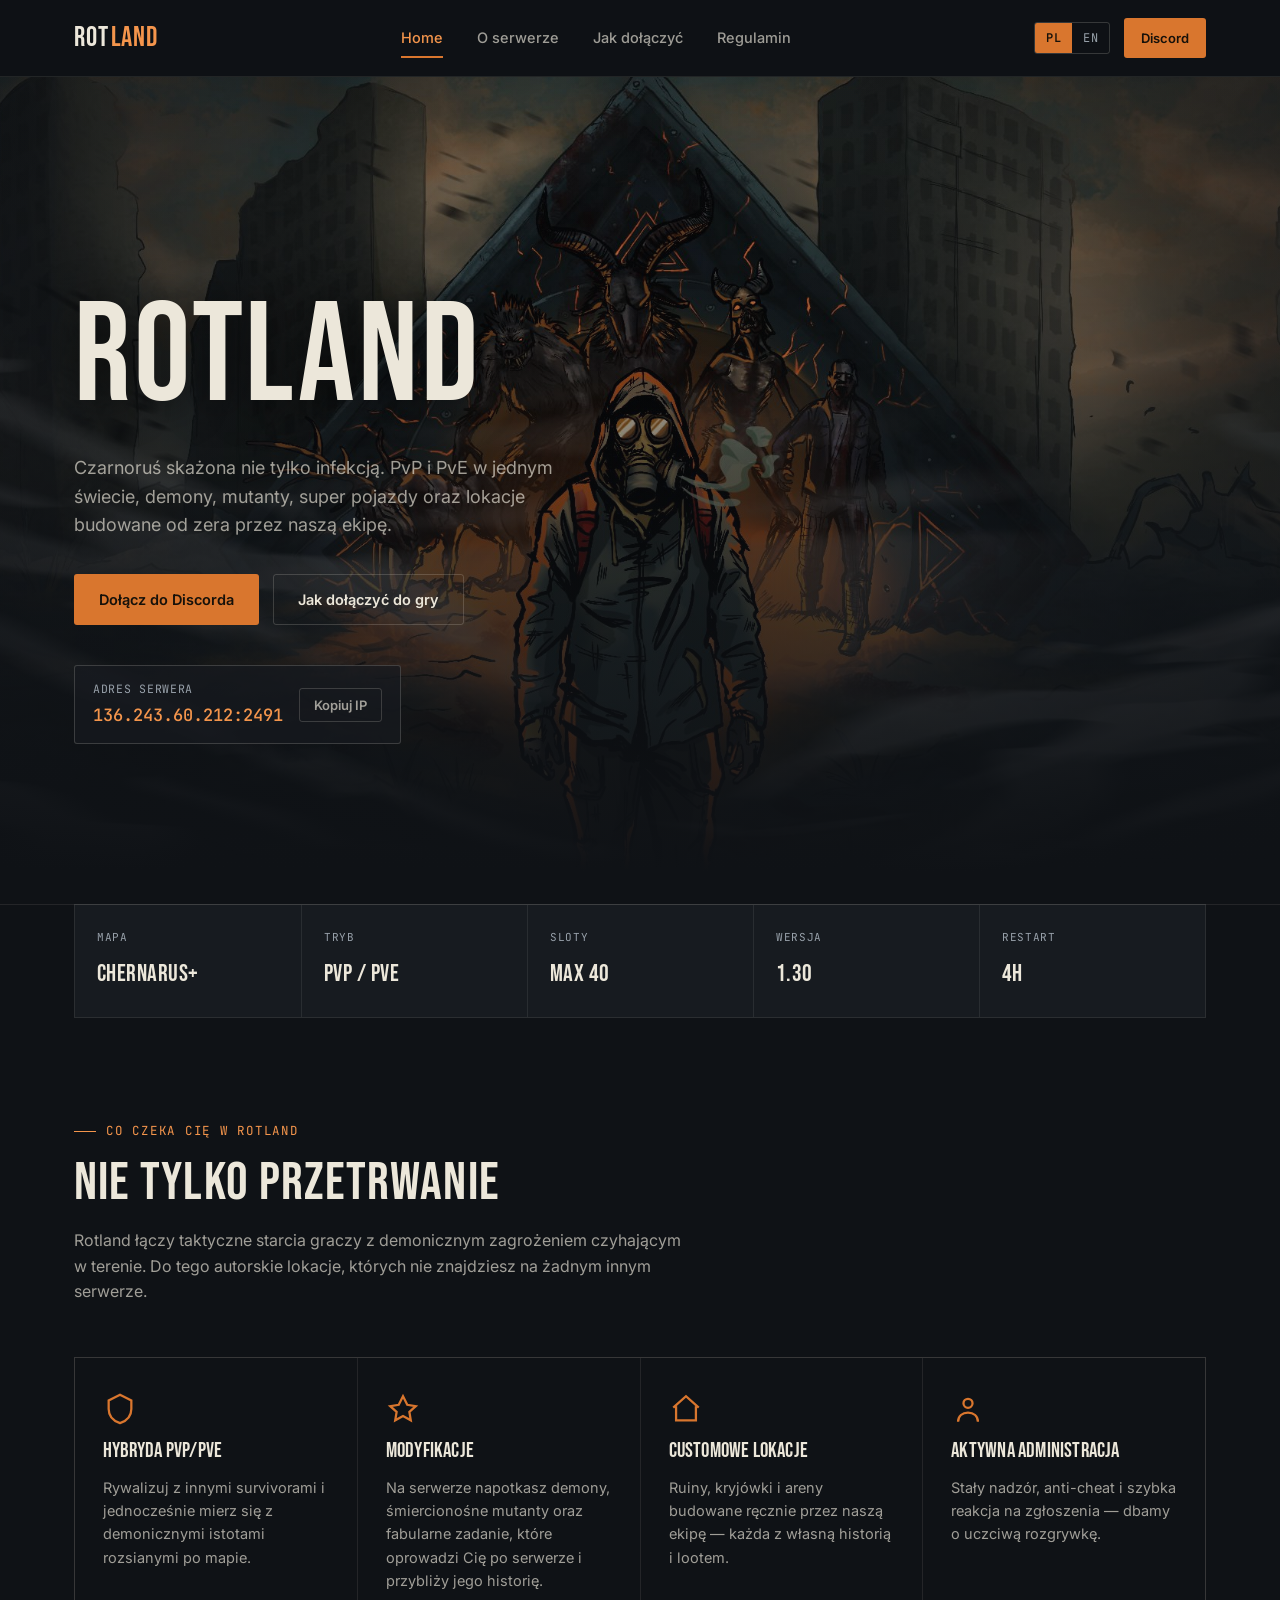
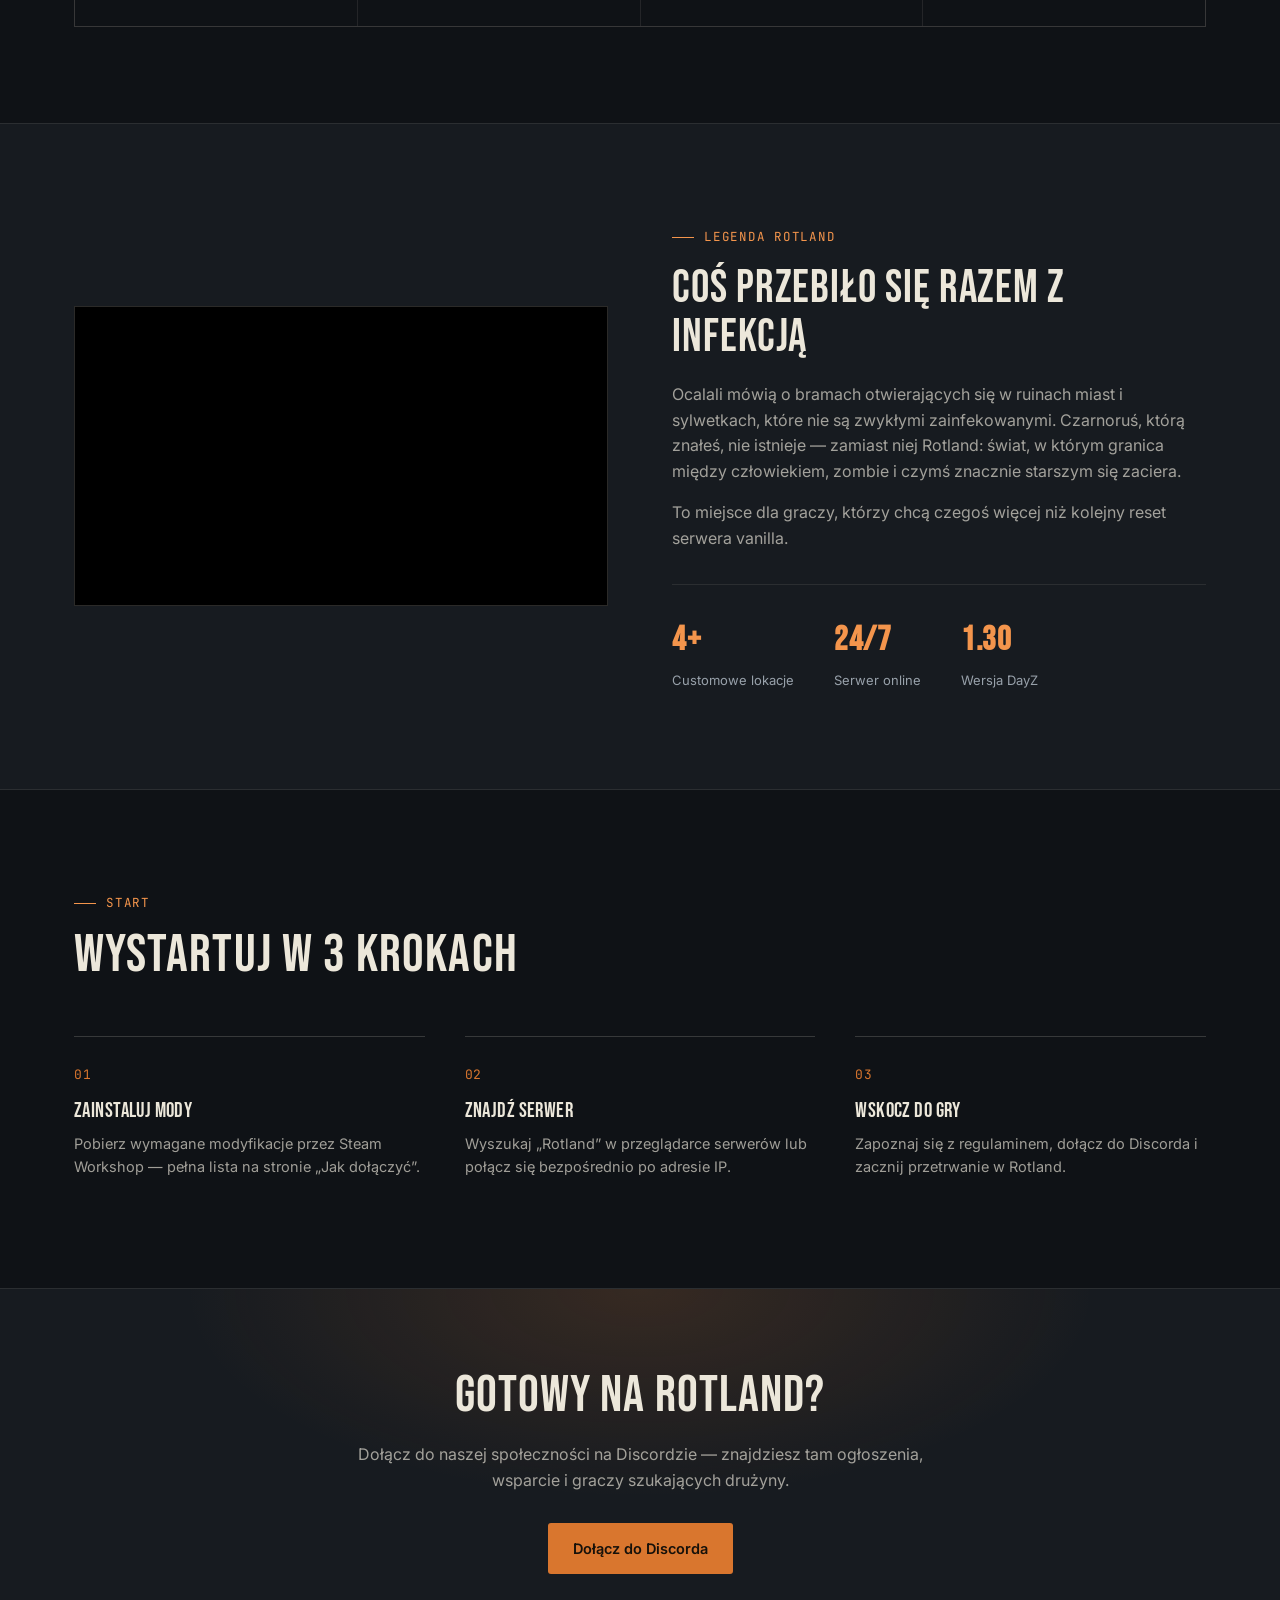
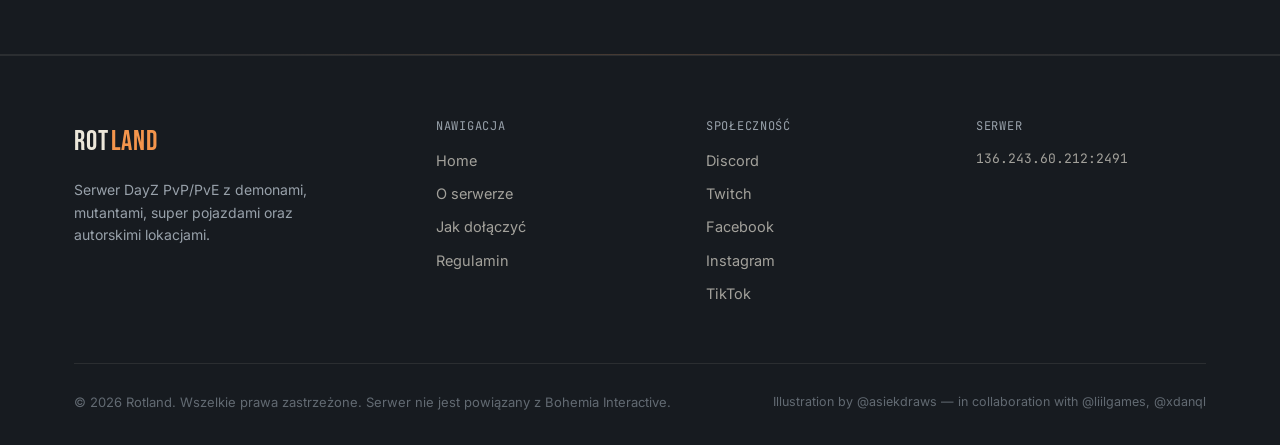
==== index.html @ 2f2bbfc3 "Update index.html" ====
<!DOCTYPE html>
<html lang="pl" data-title-pl="Rotland | Serwer DayZ PvP/PvE" data-title-en="Rotland | DayZ PvP/PvE Server">
<head>
<meta charset="UTF-8">
<meta name="viewport" content="width=device-width, initial-scale=1.0">
<title>Rotland | Serwer DayZ PvP/PvE</title>
<meta name="description" content="Rotland — serwer DayZ PvP/PvE z demonicznymi modyfikacjami i autorskimi, customowymi lokacjami. Dołącz do rozgrywki.">
<link rel="preconnect" href="https://fonts.googleapis.com">
<link rel="stylesheet" href="assets/css/style.css">
</head>
<body>

<header class="site-header">
  <div class="wrap">
    <a href="index.html" class="logo">ROT<span>LAND</span></a>

    <nav class="main-nav" id="main-nav">
      <a href="index.html" class="active" data-lang="pl">Home</a>
      <a href="index.html" class="active" data-lang="en" hidden>Home</a>
      <a href="o-serwerze.html" data-lang="pl">O serwerze</a>
      <a href="o-serwerze.html" data-lang="en" hidden>About</a>
      <a href="jak-dolaczyc.html" data-lang="pl">Jak dołączyć</a>
      <a href="jak-dolaczyc.html" data-lang="en" hidden>How to join</a>
      <a href="regulamin.html" data-lang="pl">Regulamin</a>
      <a href="regulamin.html" data-lang="en" hidden>Rules</a>

      <div class="lang-switch lang-switch-mobile">
        <button type="button" data-set-lang="pl">PL</button>
        <button type="button" data-set-lang="en">EN</button>
      </div>
    </nav>

    <div class="header-actions">
      <div class="lang-switch">
        <button type="button" data-set-lang="pl">PL</button>
        <button type="button" data-set-lang="en">EN</button>
      </div>
      <a href="https://discord.gg/9V34hJrTmx" class="btn btn-ember btn-sm" data-lang="pl">Discord</a>
      <a href="https://discord.gg/9V34hJrTmx" class="btn btn-ember btn-sm" data-lang="en" hidden>Discord</a>
      <button class="nav-toggle" aria-label="Menu" aria-expanded="false">
        <svg viewBox="0 0 24 24" fill="none" stroke="currentColor" stroke-width="2"><line x1="3" y1="6" x2="21" y2="6"/><line x1="3" y1="12" x2="21" y2="12"/><line x1="3" y1="18" x2="21" y2="18"/></svg>
      </button>
    </div>
  </div>
</header>

<main>

  <!-- HERO -->
  <section class="hero">
    <div class="hero-media">
      <img src="assets/img/hero-rotland.jpg" alt="Rotland — survivor przed demoniczną bramą w ruinach Czarnorusi" width="1920" height="1080">
    </div>
    <div class="hero-content wrap">
      <h1>ROTLAND</h1>
      <p class="lede" data-lang="pl">Czarnoruś skażona nie tylko infekcją. PvP i PvE w jednym świecie, demony, mutanty, super pojazdy oraz lokacje budowane od zera przez naszą ekipę.</p>
      <p class="lede" data-lang="en" hidden>Chernarus, corrupted by more than just the infection. PvP and PvE in one world, with demons, mutants, awesome vehicles, and custom locations built from scratch by our team.</p>

      <div class="hero-ctas">
        <a href="https://discord.gg/9V34hJrTmx" class="btn btn-ember" data-lang="pl">Dołącz do Discorda</a>
        <a href="https://discord.gg/9V34hJrTmx" class="btn btn-ember" data-lang="en" hidden>Join our Discord</a>
        <a href="jak-dolaczyc.html" class="btn btn-outline" data-lang="pl">Jak dołączyć do gry</a>
        <a href="jak-dolaczyc.html" class="btn btn-outline" data-lang="en" hidden>How to join</a>
      </div>

      <div class="ip-box">
        <div>
          <div class="ip-label" data-lang="pl">ADRES SERWERA</div>
          <div class="ip-label" data-lang="en" hidden>SERVER ADDRESS</div>
          <div class="ip-value">136.243.60.212:2491</div>
        </div>
        <button class="ip-copy" data-copy-ip="136.243.60.212:2491" data-copied-label="Skopiowano!" data-lang="pl">Kopiuj IP</button>
        <button class="ip-copy" data-copy-ip="136.243.60.212:2491" data-copied-label="Copied!" data-lang="en" hidden>Copy IP</button>
      </div>
    </div>
  </section>

  <!-- STAT STRIP -->
  <div class="wrap" style="margin-top:-1px;">
    <div class="stat-strip">
      <div class="cell">
        <div class="k" data-lang="pl">MAPA</div>
        <div class="k" data-lang="en" hidden>MAP</div>
        <div class="v">Chernarus+</div>
      </div>
      <div class="cell">
        <div class="k" data-lang="pl">TRYB</div>
        <div class="k" data-lang="en" hidden>MODE</div>
        <div class="v">PvP / PvE</div>
      </div>
      <div class="cell">
        <div class="k" data-lang="pl">SLOTY</div>
        <div class="k" data-lang="en" hidden>SLOTS</div>
        <div class="v">Max 40</div>
      </div>
      <div class="cell">
        <div class="k" data-lang="pl">WERSJA</div>
        <div class="k" data-lang="en" hidden>VERSION</div>
        <div class="v">1.30</div>
      </div>
      <div class="cell">
        <div class="k" data-lang="pl">RESTART</div>
        <div class="k" data-lang="en" hidden>RESTART</div>
        <div class="v">4h</div>
      </div>
    </div>
  </div>

  <!-- FEATURES -->
  <section>
    <div class="wrap">
      <div class="section-head">
        <span class="eyebrow" data-lang="pl">CO CZEKA CIĘ W ROTLAND</span>
        <span class="eyebrow" data-lang="en" hidden>WHAT AWAITS YOU IN ROTLAND</span>
        <h2 data-lang="pl">Nie tylko przetrwanie</h2>
        <h2 data-lang="en" hidden>More than survival</h2>
        <p data-lang="pl">Rotland łączy taktyczne starcia graczy z demonicznym zagrożeniem czyhającym w terenie. Do tego autorskie lokacje, których nie znajdziesz na żadnym innym serwerze.</p>
        <p data-lang="en" hidden>Rotland combines tactical player combat with demonic threats lurking across the map, plus original locations you won't find on any other server.</p>
      </div>
    </div>

    <div class="wrap">
      <div class="feature-grid">
        <div class="feature">
          <div class="glyph">
            <svg viewBox="0 0 24 24" fill="none" stroke="currentColor" stroke-width="1.6"><path d="M12 2l8 4v6c0 5-3.5 8.5-8 10-4.5-1.5-8-5-8-10V6l8-4z"/></svg>
          </div>
          <h3 data-lang="pl">Hybryda PvP/PvE</h3>
          <h3 data-lang="en" hidden>PvP/PvE hybrid</h3>
          <p data-lang="pl">Rywalizuj z innymi survivorami i jednocześnie mierz się z demonicznymi istotami rozsianymi po mapie.</p>
          <p data-lang="en" hidden>Fight other survivors while facing demonic creatures scattered across the map.</p>
        </div>
        <div class="feature">
          <div class="glyph">
            <svg viewBox="0 0 24 24" fill="none" stroke="currentColor" stroke-width="1.6"><path d="M12 3l3 6 6 1-4.5 4 1 6-5.5-3-5.5 3 1-6L3 10l6-1 3-6z"/></svg>
          </div>
          <h3 data-lang="pl">Modyfikacje</h3>
          <h3 data-lang="en" hidden>Modifications</h3>
          <p data-lang="pl">Na serwerze napotkasz demony, śmiercionośne mutanty oraz fabularne zadanie, które oprowadzi Cię po serwerze i przybliży jego historię.</p>
          <p data-lang="en" hidden>On the server, you will encounter demons, deadly mutants, and a story-driven quest that will guide you through the server and introduce you to its lore.</p>
        </div>
        <div class="feature">
          <div class="glyph">
            <svg viewBox="0 0 24 24" fill="none" stroke="currentColor" stroke-width="1.6"><path d="M3 11l9-8 9 8M5 10v10h14V10"/></svg>
          </div>
          <h3 data-lang="pl">Customowe lokacje</h3>
          <h3 data-lang="en" hidden>Custom locations</h3>
          <p data-lang="pl">Ruiny, kryjówki i areny budowane ręcznie przez naszą ekipę — każda z własną historią i lootem.</p>
          <p data-lang="en" hidden>Ruins, hideouts and arenas hand-built by our team — each with its own story and loot.</p>
        </div>
        <div class="feature">
          <div class="glyph">
            <svg viewBox="0 0 24 24" fill="none" stroke="currentColor" stroke-width="1.6"><circle cx="12" cy="8" r="3.2"/><path d="M5 21c0-4 3-6.5 7-6.5S19 17 19 21"/></svg>
          </div>
          <h3 data-lang="pl">Aktywna administracja</h3>
          <h3 data-lang="en" hidden>Active administration</h3>
          <p data-lang="pl">Stały nadzór, anti-cheat i szybka reakcja na zgłoszenia — dbamy o uczciwą rozgrywkę.</p>
          <p data-lang="en" hidden>Constant monitoring, anti-cheat and fast reports handling — we keep the game fair.</p>
        </div>
      </div>
    </div>
  </section>

  <!-- LORE SPLIT -->
  <section class="section-alt">
    <div class="wrap">
      <div class="split">
        <div class="split-media is-video">
          <!-- Podmień VIDEO_ID na ID swojego filmu z YouTube (fragment z adresu po "watch?v=" lub po "youtu.be/") -->
<iframe
  src="https://www.youtube-nocookie.com/embed/EXQPYxTwpNU"
  title="Rotland — zwiastun serwera"
  loading="lazy"
  referrerpolicy="strict-origin-when-cross-origin"
  allow="accelerometer; autoplay; clipboard-write; encrypted-media; gyroscope; picture-in-picture; web-share"
  allowfullscreen>
</iframe>
        </div>
        <div class="split-text">
          <span class="eyebrow" data-lang="pl">LEGENDA ROTLAND</span>
          <span class="eyebrow" data-lang="en" hidden>THE LEGEND OF ROTLAND</span>
          <h2 data-lang="pl">Coś przebiło się razem z infekcją</h2>
          <h2 data-lang="en" hidden>Something came through with the infection</h2>
          <p data-lang="pl">Ocalali mówią o bramach otwierających się w ruinach miast i sylwetkach, które nie są zwykłymi zainfekowanymi. Czarnoruś, którą znałeś, nie istnieje — zamiast niej Rotland: świat, w którym granica między człowiekiem, zombie i czymś znacznie starszym się zaciera.</p>
          <p data-lang="en" hidden>Survivors speak of gates opening in city ruins, and shapes that are not ordinary infected. The Chernarus you knew is gone — in its place, Rotland: a world where the line between human, infected and something far older has blurred.</p>
          <p data-lang="pl">To miejsce dla graczy, którzy chcą czegoś więcej niż kolejny reset serwera vanilla.</p>
          <p data-lang="en" hidden>This is a place for players who want more than another vanilla server wipe.</p>

          <div class="stat-row">
            <div class="stat">
              <b>4+</b>
              <span data-lang="pl">Customowe lokacje</span>
              <span data-lang="en" hidden>Custom locations</span>
            </div>
            <div class="stat">
              <b>24/7</b>
              <span data-lang="pl">Serwer online</span>
              <span data-lang="en" hidden>Server online</span>
            </div>
            <div class="stat">
              <b>1.30</b>
              <span data-lang="pl">Wersja DayZ</span>
              <span data-lang="en" hidden>DayZ version</span>
            </div>
          </div>
        </div>
      </div>
    </div>
  </section>

  <!-- JOIN PREVIEW -->
  <section>
    <div class="wrap">
      <div class="section-head">
        <span class="eyebrow" data-lang="pl">START</span>
        <span class="eyebrow" data-lang="en" hidden>GETTING STARTED</span>
        <h2 data-lang="pl">Wystartuj w 3 krokach</h2>
        <h2 data-lang="en" hidden>Get started in 3 steps</h2>
      </div>

      <div class="steps">
        <div class="step">
          <span class="num">01</span>
          <h3 data-lang="pl">Zainstaluj mody</h3>
          <h3 data-lang="en" hidden>Install the mods</h3>
          <p data-lang="pl">Pobierz wymagane modyfikacje przez Steam Workshop — pełna lista na stronie „Jak dołączyć”.</p>
          <p data-lang="en" hidden>Download the required mods via Steam Workshop — full list on the "How to join" page.</p>
        </div>
        <div class="step">
          <span class="num">02</span>
          <h3 data-lang="pl">Znajdź serwer</h3>
          <h3 data-lang="en" hidden>Find the server</h3>
          <p data-lang="pl">Wyszukaj „Rotland” w przeglądarce serwerów lub połącz się bezpośrednio po adresie IP.</p>
          <p data-lang="en" hidden>Search for "Rotland" in the server browser or connect directly using the IP address.</p>
        </div>
        <div class="step">
          <span class="num">03</span>
          <h3 data-lang="pl">Wskocz do gry</h3>
          <h3 data-lang="en" hidden>Jump into the game</h3>
          <p data-lang="pl">Zapoznaj się z regulaminem, dołącz do Discorda i zacznij przetrwanie w Rotland.</p>
          <p data-lang="en" hidden>Read the rules, join our Discord and start surviving in Rotland.</p>
        </div>
      </div>
    </div>
  </section>

  <!-- CTA -->
  <div class="cta-banner">
    <div class="wrap">
      <h2 data-lang="pl">Gotowy na Rotland?</h2>
      <h2 data-lang="en" hidden>Ready for Rotland?</h2>
      <p data-lang="pl">Dołącz do naszej społeczności na Discordzie — znajdziesz tam ogłoszenia, wsparcie i graczy szukających drużyny.</p>
      <p data-lang="en" hidden>Join our Discord community — announcements, support and players looking for a team.</p>
      <div class="hero-ctas">
        <a href="https://discord.gg/9V34hJrTmx" class="btn btn-ember" data-lang="pl">Dołącz do Discorda</a>
        <a href="https://discord.gg/9V34hJrTmx" class="btn btn-ember" data-lang="en" hidden>Join our Discord</a>
      </div>
    </div>
  </div>

</main>

<footer class="site-footer">
  <div class="wrap">
    <div class="footer-top">
      <div class="footer-brand">
        <a href="index.html" class="logo">ROT<span>LAND</span></a>
        <p data-lang="pl">Serwer DayZ PvP/PvE z demonami, mutantami, super pojazdami oraz autorskimi lokacjami.</p>
        <p data-lang="en" hidden>A DayZ PvP/PvE server featuring demons, mutants, awesome vehicles and custom locations created by our team.</p>
      </div>
      <div class="footer-col">
        <h4 data-lang="pl">NAWIGACJA</h4>
        <h4 data-lang="en" hidden>NAVIGATION</h4>
        <a href="index.html" data-lang="pl">Home</a>
        <a href="index.html" data-lang="en" hidden>Home</a>
        <a href="o-serwerze.html" data-lang="pl">O serwerze</a>
        <a href="o-serwerze.html" data-lang="en" hidden>About</a>
        <a href="jak-dolaczyc.html" data-lang="pl">Jak dołączyć</a>
        <a href="jak-dolaczyc.html" data-lang="en" hidden>How to join</a>
        <a href="regulamin.html" data-lang="pl">Regulamin</a>
        <a href="regulamin.html" data-lang="en" hidden>Rules</a>
      </div>
      <div class="footer-col">
        <h4 data-lang="pl">SPOŁECZNOŚĆ</h4>
        <h4 data-lang="en" hidden>COMMUNITY</h4>
        <a href="https://discord.gg/9V34hJrTmx">Discord</a>
        <a href="https://www.twitch.tv/liilgames">Twitch</a>
        <a href="https://www.facebook.com/profile.php?id=61590449618435">Facebook</a>
        <a href="https://www.instagram.com/liilgames/">Instagram</a>
        <a href="https://www.tiktok.com/@liilgames?lang=pl-PL">TikTok</a>
      </div>
      <div class="footer-col">
        <h4 data-lang="pl">SERWER</h4>
        <h4 data-lang="en" hidden>SERVER</h4>
        <p style="color:var(--bone-dim); font-family:var(--font-mono); font-size:13px;">136.243.60.212:2491</p>
      </div>
    </div>
    <div class="footer-bottom">
      <span data-lang="pl">© 2026 Rotland. Wszelkie prawa zastrzeżone. Serwer nie jest powiązany z Bohemia Interactive.</span>
      <span data-lang="en" hidden>© 2026 Rotland. All rights reserved. Not affiliated with Bohemia Interactive.</span>
      <span class="credit-line">Illustration by @asiekdraws — in collaboration with @liilgames, @xdanql</span>
    </div>
  </div>
</footer>

<script src="assets/js/main.js"></script>
</body>
</html>
---- assets/css/style.css ----
/* ==========================================================================
   ROTLAND — DayZ Server Site
   Tokeny, reset, typografia, komponenty, layout
   ========================================================================== */

@import url('https://fonts.googleapis.com/css2?family=Bebas+Neue&family=Inter:wght@400;500;600;700&family=JetBrains+Mono:wght@400;500;600&display=swap');

:root {
  /* Kolor — wyciągnięte z baneru Rotland (grafit nocy, żar demonicznych pęknięć, mgła) */
  --void:        #0f1216;
  --panel:       #171b20;
  --panel-2:     #1e242b;
  --line:        rgba(236, 231, 219, 0.09);
  --line-strong: rgba(236, 231, 219, 0.18);

  --ember:        #d9762e;
  --ember-bright: #f4954c;
  --ember-dim:    #8a4b23;
  --blood:        #7a2b23;
  --blood-bright: #a83b2c;

  --fog:      #98a1aa;
  --fog-dim:  #626a72;
  --bone:     #ece7da;
  --bone-dim: rgba(236, 231, 218, 0.66);

  --font-display: 'Bebas Neue', 'Arial Narrow', sans-serif;
  --font-body:    'Inter', system-ui, -apple-system, sans-serif;
  --font-mono:    'JetBrains Mono', 'Courier New', monospace;

  --radius: 3px;
  --container: 1180px;
}

* { box-sizing: border-box; }
html { scroll-behavior: smooth; }

@media (prefers-reduced-motion: reduce) {
  html { scroll-behavior: auto; }
  * { animation-duration: 0.001ms !important; animation-iteration-count: 1 !important; transition-duration: 0.001ms !important; }
}

body {
  margin: 0;
  background: var(--void);
  color: var(--bone);
  font-family: var(--font-body);
  font-size: 16px;
  line-height: 1.6;
  -webkit-font-smoothing: antialiased;
}

img { max-width: 100%; display: block; }

a { color: inherit; text-decoration: none; }

[hidden] { display: none !important; }

::selection { background: var(--ember-dim); color: var(--bone); }

:focus-visible {
  outline: 2px solid var(--ember-bright);
  outline-offset: 2px;
}

.wrap {
  max-width: var(--container);
  margin: 0 auto;
  padding: 0 24px;
}

h1, h2, h3, h4 {
  font-family: var(--font-display);
  font-weight: 400;
  letter-spacing: 0.02em;
  line-height: 1.05;
  margin: 0;
  color: var(--bone);
}

p { margin: 0 0 1em; max-width: 62ch; }
p:last-child { margin-bottom: 0; }

.eyebrow {
  display: inline-flex;
  align-items: center;
  gap: 10px;
  font-family: var(--font-mono);
  font-size: 12.5px;
  letter-spacing: 0.06em;
  color: var(--ember-bright);
}
.eyebrow::before {
  content: "";
  width: 22px;
  height: 1px;
  background: var(--ember-bright);
  display: inline-block;
}

/* ---------- Buttons ---------- */
.btn {
  display: inline-flex;
  align-items: center;
  gap: 8px;
  padding: 13px 24px;
  font-family: var(--font-body);
  font-weight: 600;
  font-size: 14.5px;
  border-radius: var(--radius);
  border: 1px solid transparent;
  cursor: pointer;
  transition: transform 0.15s ease, background 0.15s ease, border-color 0.15s ease;
  white-space: nowrap;
}
.btn:hover { transform: translateY(-1px); }
.btn-ember {
  background: var(--ember);
  color: #16110a;
}
.btn-ember:hover { background: var(--ember-bright); }
.btn-outline {
  background: transparent;
  border-color: var(--line-strong);
  color: var(--bone);
}
.btn-outline:hover { border-color: var(--ember); color: var(--ember-bright); }
.btn-sm { padding: 9px 16px; font-size: 13px; }

/* ---------- Header / Nav ---------- */
.site-header {
  position: sticky;
  top: 0;
  z-index: 100;
  background: rgba(15, 18, 22, 0.96);
  border-bottom: 1px solid var(--line);
}

@media (min-width: 721px) {
  .site-header {
    background: rgba(15, 18, 22, 0.86);
    backdrop-filter: blur(10px);
  }
}
.site-header .wrap {
  display: flex;
  align-items: center;
  justify-content: space-between;
  height: 76px;
}
.logo {
  font-family: var(--font-display);
  font-size: 28px;
  letter-spacing: 0.03em;
  display: flex;
  align-items: baseline;
  gap: 2px;
}
.logo span { color: var(--ember-bright); }

.main-nav {
  display: flex;
  align-items: center;
  gap: 34px;
}
.main-nav a {
  font-size: 14.5px;
  font-weight: 500;
  color: var(--bone-dim);
  position: relative;
  padding: 4px 0;
  transition: color 0.15s ease;
}
.main-nav a:hover { color: var(--bone); }
.main-nav a.active { color: var(--ember-bright); }
.main-nav a.active::after {
  content: "";
  position: absolute;
  left: 0; right: 0; bottom: -4px;
  height: 2px;
  background: var(--ember);
}

.header-actions {
  display: flex;
  align-items: center;
  gap: 14px;
}

.lang-switch {
  display: flex;
  border: 1px solid var(--line-strong);
  border-radius: var(--radius);
  overflow: hidden;
  font-family: var(--font-mono);
  font-size: 12px;
}
.lang-switch button {
  background: transparent;
  border: none;
  color: var(--fog);
  padding: 7px 11px;
  cursor: pointer;
  font-family: inherit;
  font-size: inherit;
  letter-spacing: 0.04em;
}
.lang-switch button.is-active {
  background: var(--ember);
  color: #16110a;
  font-weight: 600;
}

.nav-toggle {
  display: none;
  background: none;
  border: none;
  color: var(--bone);
  cursor: pointer;
  padding: 8px;
}
.nav-toggle svg { width: 24px; height: 24px; }

.lang-switch-mobile { display: none; }

/* ---------- Hero ---------- */
.hero {
  position: relative;
  min-height: 92vh;
  display: flex;
  align-items: flex-end;
  overflow: hidden;
  border-bottom: 1px solid var(--line);
}
.hero-media {
  position: absolute;
  inset: 0;
  z-index: 0;
}
.hero-media img {
  width: 100%;
  height: 100%;
  object-fit: cover;
  object-position: 50% 30%;
}
.hero-media::after {
  content: "";
  position: absolute;
  inset: 0;
  background:
    linear-gradient(180deg, rgba(15,18,22,0.15) 0%, rgba(15,18,22,0.35) 45%, var(--void) 96%),
    linear-gradient(90deg, rgba(15,18,22,0.55) 0%, rgba(15,18,22,0.05) 40%, rgba(15,18,22,0.05) 60%, rgba(15,18,22,0.55) 100%);
}
.hero-content {
  position: relative;
  z-index: 1;
  width: 100%;
  padding-bottom: 64px;
}
.hero-tag {
  font-family: var(--font-mono);
  font-size: 13px;
  letter-spacing: 0.08em;
  color: var(--ember-bright);
  margin-bottom: 18px;
  display: flex;
  align-items: center;
  gap: 10px;
}
.hero-tag .dot {
  width: 7px; height: 7px;
  border-radius: 50%;
  background: #4fae63;
  box-shadow: 0 0 8px #4fae63;
  transition: background 0.2s ease, box-shadow 0.2s ease;
}
.hero-tag .dot.is-offline {
  background: var(--blood-bright);
  box-shadow: 0 0 8px var(--blood-bright);
}
.hero-tag .dot.is-unknown {
  background: var(--fog-dim);
  box-shadow: none;
}
.hero h1 {
  font-size: clamp(64px, 11vw, 148px);
  color: var(--bone);
  text-shadow: 0 4px 40px rgba(0,0,0,0.6);
}
.hero .lede {
  max-width: 46ch;
  font-size: 18px;
  color: var(--bone-dim);
  margin: 22px 0 34px;
}
.hero-ctas {
  display: flex;
  flex-wrap: wrap;
  gap: 14px;
  margin-bottom: 40px;
}

.ip-box {
  display: inline-flex;
  align-items: center;
  gap: 16px;
  border: 1px solid var(--line-strong);
  background: rgba(23, 27, 32, 0.7);
  border-radius: var(--radius);
  padding: 14px 18px;
}
.ip-box .ip-label {
  font-family: var(--font-mono);
  font-size: 11.5px;
  color: var(--fog);
  letter-spacing: 0.06em;
  margin-bottom: 3px;
}
.ip-box .ip-value {
  font-family: var(--font-mono);
  font-size: 17px;
  color: var(--ember-bright);
  font-weight: 500;
}
.ip-copy {
  background: transparent;
  border: 1px solid var(--line-strong);
  color: var(--bone-dim);
  padding: 8px 14px;
  border-radius: var(--radius);
  cursor: pointer;
  font-family: var(--font-body);
  font-size: 13px;
  font-weight: 600;
  transition: border-color 0.15s ease, color 0.15s ease;
}
.ip-copy:hover { border-color: var(--ember); color: var(--ember-bright); }
.ip-copy.copied { border-color: #4fae63; color: #4fae63; }

/* ---------- Page hero (subpages) ---------- */
.page-hero {
  position: relative;
  padding: 168px 0 64px;
  border-bottom: 1px solid var(--line);
  background:
    radial-gradient(ellipse 900px 500px at 15% -10%, rgba(217,118,46,0.14), transparent 60%),
    var(--void);
  overflow: hidden;
}
.page-hero::before {
  content: "";
  position: absolute;
  top: -30%; right: -10%;
  width: 640px; height: 640px;
  background: radial-gradient(circle, rgba(122,43,35,0.28), transparent 70%);
  pointer-events: none;
}
.page-hero h1 {
  font-size: clamp(48px, 7vw, 84px);
  position: relative;
}
.page-hero .lede {
  max-width: 58ch;
  color: var(--bone-dim);
  font-size: 17px;
  margin-top: 16px;
  position: relative;
}

/* ---------- Sections ---------- */
section { padding: 96px 0; }
.section-head {
  max-width: 640px;
  margin-bottom: 52px;
}
.section-head h2 {
  font-size: clamp(36px, 5vw, 54px);
  margin-top: 14px;
}
.section-head p {
  color: var(--bone-dim);
  margin-top: 16px;
  font-size: 16px;
}

.section-alt { background: var(--panel); border-top: 1px solid var(--line); border-bottom: 1px solid var(--line); }

/* ---------- Feature grid ---------- */
.feature-grid {
  display: grid;
  grid-template-columns: repeat(4, 1fr);
  gap: 1px;
  background: var(--line);
  border: 1px solid var(--line);
}
.feature {
  background: var(--void);
  padding: 34px 28px;
  display: flex;
  flex-direction: column;
  gap: 14px;
}
.feature .glyph {
  width: 34px; height: 34px;
  color: var(--ember);
}
.feature .glyph svg { width: 100%; height: 100%; }
.feature h3 { font-size: 21px; letter-spacing: 0.01em; }
.feature p { color: var(--bone-dim); font-size: 14.5px; margin: 0; }

/* ---------- Lore split ---------- */
.split {
  display: grid;
  grid-template-columns: 1fr 1fr;
  gap: 64px;
  align-items: center;
}
.split-media {
  position: relative;
  border: 1px solid var(--line-strong);
  aspect-ratio: 4/3;
  overflow: hidden;
  background: var(--panel-2);
}
.split-media img { width: 100%; height: 100%; object-fit: cover; }
.split-media:not(.is-video)::after {
  content: "";
  position: absolute; inset: 0;
  background: linear-gradient(160deg, rgba(122,43,35,0.25), transparent 60%);
  mix-blend-mode: multiply;
}
.split-media.is-video {
  aspect-ratio: 16/9;
  background: #000;
}
.split-media.is-video iframe {
  position: absolute;
  inset: 0;
  width: 100%;
  height: 100%;
  border: 0;
  display: block;
}
.split-text .eyebrow { margin-bottom: 18px; }
.split-text h2 { font-size: clamp(32px, 4.5vw, 46px); margin-bottom: 20px; }
.split-text p { color: var(--bone-dim); }
.split-text .stat-row {
  display: flex;
  gap: 40px;
  margin-top: 32px;
  padding-top: 28px;
  border-top: 1px solid var(--line);
}
.stat-row .stat b {
  display: block;
  font-family: var(--font-display);
  font-size: 34px;
  color: var(--ember-bright);
  letter-spacing: 0.02em;
}
.stat-row .stat span {
  font-size: 13px;
  color: var(--fog);
}

/* ---------- Steps ---------- */
.steps {
  display: grid;
  grid-template-columns: repeat(3, 1fr);
  gap: 40px;
}
.step {
  position: relative;
  padding-top: 28px;
  border-top: 1px solid var(--line-strong);
}
.step .num {
  font-family: var(--font-mono);
  font-size: 13px;
  color: var(--ember);
  letter-spacing: 0.05em;
  margin-bottom: 14px;
  display: block;
}
.step h3 { font-size: 21px; margin-bottom: 10px; }
.step p { color: var(--bone-dim); font-size: 14.5px; }

/* ---------- Info stat strip ---------- */
.stat-strip {
  display: grid;
  grid-template-columns: repeat(5, 1fr);
  border: 1px solid var(--line);
  background: var(--panel);
}
.stat-strip .cell {
  padding: 24px 22px;
  border-left: 1px solid var(--line);
}
.stat-strip .cell:first-child { border-left: none; }
.stat-strip .cell .k {
  font-family: var(--font-mono);
  font-size: 11px;
  color: var(--fog);
  letter-spacing: 0.06em;
  margin-bottom: 8px;
}
.stat-strip .cell .v {
  font-family: var(--font-display);
  font-size: 24px;
  color: var(--bone);
  letter-spacing: 0.02em;
}

/* ---------- CTA banner ---------- */
.cta-banner {
  position: relative;
  padding: 80px 0;
  text-align: center;
  background:
    radial-gradient(ellipse 700px 320px at 50% 0%, rgba(217,118,46,0.16), transparent 65%),
    var(--panel);
  border-top: 1px solid var(--line);
  border-bottom: 1px solid var(--line);
}
.cta-banner h2 { font-size: clamp(34px, 5vw, 52px); margin-bottom: 18px; }
.cta-banner p { color: var(--bone-dim); margin: 0 auto 30px; }
.cta-banner .hero-ctas { justify-content: center; margin-bottom: 0; }

/* ---------- Content blocks (rules / about / join pages) ---------- */
.content-block { max-width: 780px; }
.content-block + .content-block { margin-top: 64px; }
.content-block h2 {
  font-size: 30px;
  margin-bottom: 18px;
  padding-bottom: 16px;
  border-bottom: 1px solid var(--line-strong);
}
.content-block h3 {
  font-family: var(--font-body);
  font-size: 17px;
  font-weight: 700;
  color: var(--ember-bright);
  margin: 28px 0 10px;
}
.content-block p { color: var(--bone-dim); }
.content-block ul, .content-block ol {
  color: var(--bone-dim);
  padding-left: 22px;
  margin: 0 0 1em;
}
.content-block li { margin-bottom: 8px; }
.content-block li::marker { color: var(--ember); }

.rules-toc {
  display: flex;
  flex-wrap: wrap;
  gap: 10px;
  margin-bottom: 8px;
}
.rules-toc a {
  font-family: var(--font-mono);
  font-size: 12.5px;
  padding: 8px 14px;
  border: 1px solid var(--line-strong);
  border-radius: var(--radius);
  color: var(--bone-dim);
}
.rules-toc a:hover { border-color: var(--ember); color: var(--ember-bright); }

.notice {
  border-left: 3px solid var(--ember);
  background: var(--panel);
  padding: 18px 22px;
  font-size: 14.5px;
  color: var(--bone-dim);
  margin: 28px 0;
}
.notice b { color: var(--bone); }

.notice-edit {
  border-left: 3px solid var(--blood-bright);
  background: rgba(122,43,35,0.12);
  padding: 16px 20px;
  font-family: var(--font-mono);
  font-size: 12.5px;
  color: var(--bone-dim);
  margin: 24px 0;
  border-radius: 0 var(--radius) var(--radius) 0;
}

/* ---------- Sidebar layout (rules page) ---------- */
.with-sidebar {
  display: grid;
  grid-template-columns: 220px 1fr;
  gap: 64px;
  align-items: start;
}
.side-nav {
  position: sticky;
  top: 110px;
  display: flex;
  flex-direction: column;
  gap: 2px;
  border-left: 1px solid var(--line-strong);
  padding-left: 18px;
}
.side-nav a {
  font-size: 14px;
  color: var(--fog);
  padding: 7px 0;
}
.side-nav a:hover, .side-nav a.active { color: var(--ember-bright); }

/* ---------- Shop ---------- */
.shop-grid {
  display: grid;
  grid-template-columns: repeat(3, 1fr);
  gap: 24px;
}
.tier-card {
  border: 1px solid var(--line-strong);
  background: var(--panel);
  padding: 32px 28px;
  display: flex;
  flex-direction: column;
  gap: 16px;
  position: relative;
}
.tier-card.is-featured {
  border-color: var(--ember);
  background: linear-gradient(160deg, rgba(217,118,46,0.1), var(--panel) 55%);
}
.tier-card .badge {
  position: absolute;
  top: -12px; left: 28px;
  background: var(--ember);
  color: #16110a;
  font-family: var(--font-mono);
  font-size: 11px;
  font-weight: 600;
  padding: 4px 10px;
  letter-spacing: 0.05em;
}
.tier-card .tier-name {
  font-family: var(--font-display);
  font-size: 30px;
  letter-spacing: 0.02em;
}
.tier-card .tier-price {
  font-family: var(--font-mono);
  font-size: 22px;
  color: var(--ember-bright);
}
.tier-card .tier-price span {
  font-size: 13px;
  color: var(--fog);
}
.tier-card ul {
  list-style: none;
  padding: 0;
  margin: 0;
  display: flex;
  flex-direction: column;
  gap: 10px;
  font-size: 14px;
  color: var(--bone-dim);
  flex: 1;
}
.tier-card li {
  display: flex;
  align-items: flex-start;
  gap: 10px;
}
.tier-card li::before {
  content: "";
  width: 5px; height: 5px;
  margin-top: 7px;
  background: var(--ember);
  flex-shrink: 0;
}

.shop-note {
  margin-top: 40px;
  text-align: center;
  color: var(--fog);
  font-size: 14px;
}

/* ---------- Footer ---------- */
.site-footer {
  border-top: 1px solid var(--line);
  padding: 64px 0 32px;
  background: var(--panel);
}
.footer-top {
  display: grid;
  grid-template-columns: 1.4fr 1fr 1fr 1fr;
  gap: 40px;
  padding-bottom: 48px;
}
.footer-brand .logo { margin-bottom: 14px; }
.footer-brand p { color: var(--fog); font-size: 14px; max-width: 32ch; }
.footer-col h4 {
  font-family: var(--font-mono);
  font-size: 12px;
  letter-spacing: 0.06em;
  color: var(--fog);
  margin-bottom: 16px;
  font-weight: 400;
}
.footer-col a, .footer-col p {
  display: block;
  color: var(--bone-dim);
  font-size: 14.5px;
  margin-bottom: 10px;
}
.footer-col a:hover { color: var(--ember-bright); }
.footer-bottom {
  display: flex;
  justify-content: space-between;
  align-items: center;
  padding-top: 28px;
  border-top: 1px solid var(--line);
  font-size: 13px;
  color: var(--fog-dim);
  flex-wrap: wrap;
  gap: 12px;
}
.credit-line { font-size: 12.5px; color: var(--fog-dim); }
.credit-line a { color: var(--fog); text-decoration: underline; text-underline-offset: 3px; }

/* ---------- Responsive ---------- */
@media (max-width: 980px) {
  .feature-grid { grid-template-columns: repeat(2, 1fr); }
  .split { grid-template-columns: 1fr; gap: 40px; }
  .steps { grid-template-columns: 1fr; gap: 32px; }
  .stat-strip { grid-template-columns: repeat(2, 1fr); }
  .stat-strip .cell:nth-child(2n+1) { border-left: none; }
  .shop-grid { grid-template-columns: 1fr; max-width: 420px; margin: 0 auto; }
  .with-sidebar { grid-template-columns: 1fr; }
  .side-nav { position: static; border-left: none; padding-left: 0; flex-direction: row; flex-wrap: wrap; border-top: 1px solid var(--line-strong); padding-top: 16px; }
  .footer-top { grid-template-columns: 1fr 1fr; }
}

@media (max-width: 720px) {
  .main-nav { position: fixed; top: 76px; left: 0; right: 0; bottom: 0; background: var(--void); flex-direction: column; align-items: flex-start; gap: 0; padding: 12px 24px; transform: translateX(100%); transition: transform 0.25s ease; overflow-y: auto; }
  .main-nav.is-open { transform: translateX(0); }
  .main-nav a { width: 100%; padding: 16px 0; border-bottom: 1px solid var(--line); font-size: 16px; }
  .nav-toggle { display: block; }
  .header-actions .lang-switch { display: none; }
  .main-nav .lang-switch-mobile { display: flex; margin-top: 16px; }
  .hero { min-height: 100vh; }
  .hero-ctas { flex-direction: column; align-items: stretch; }
  .hero-ctas .btn { justify-content: center; }
  .ip-box { flex-direction: column; align-items: flex-start; gap: 10px; }
  section { padding: 64px 0; }
  .feature-grid { grid-template-columns: 1fr; }
  .stat-strip { grid-template-columns: 1fr; }
  .stat-strip .cell { border-left: none !important; border-top: 1px solid var(--line); }
  .stat-strip .cell:first-child { border-top: none; }
  .footer-top { grid-template-columns: 1fr; gap: 28px; }
  .footer-bottom { flex-direction: column; align-items: flex-start; }
  .page-hero { padding-top: 128px; }
}
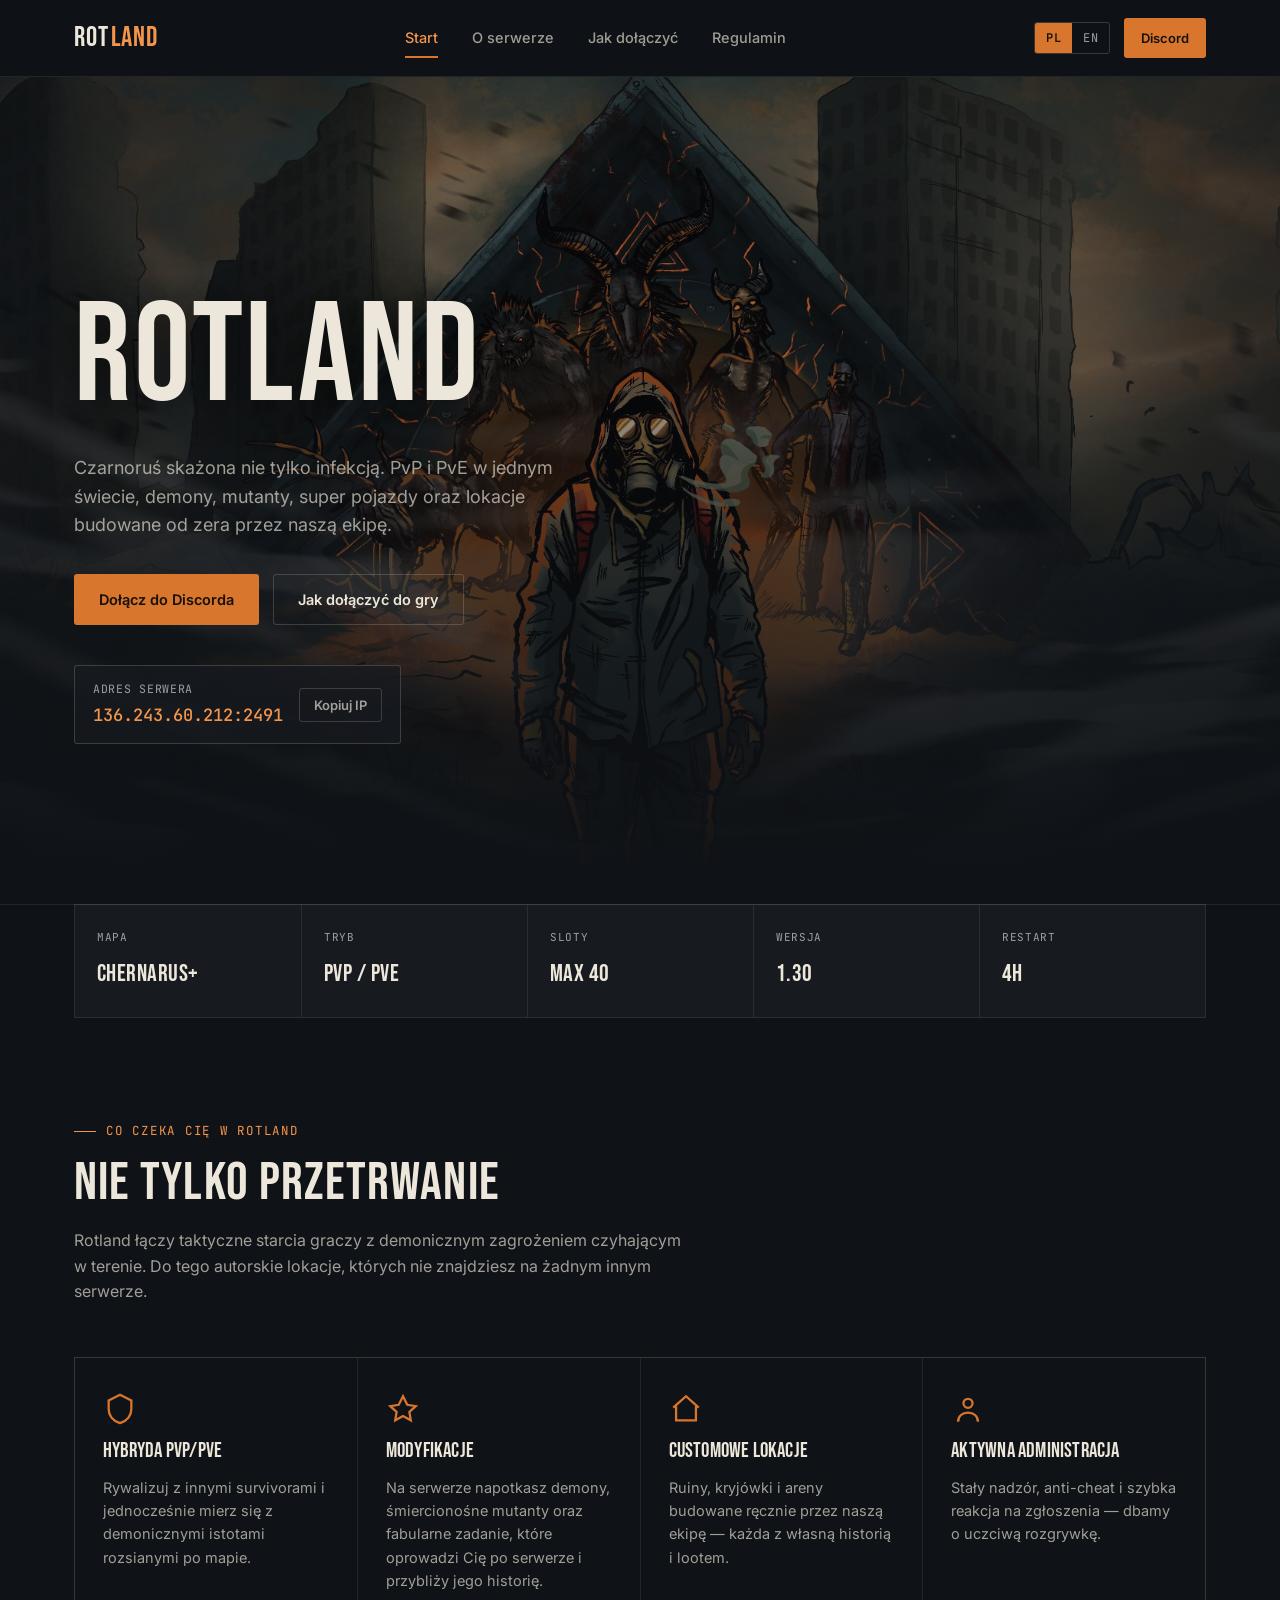
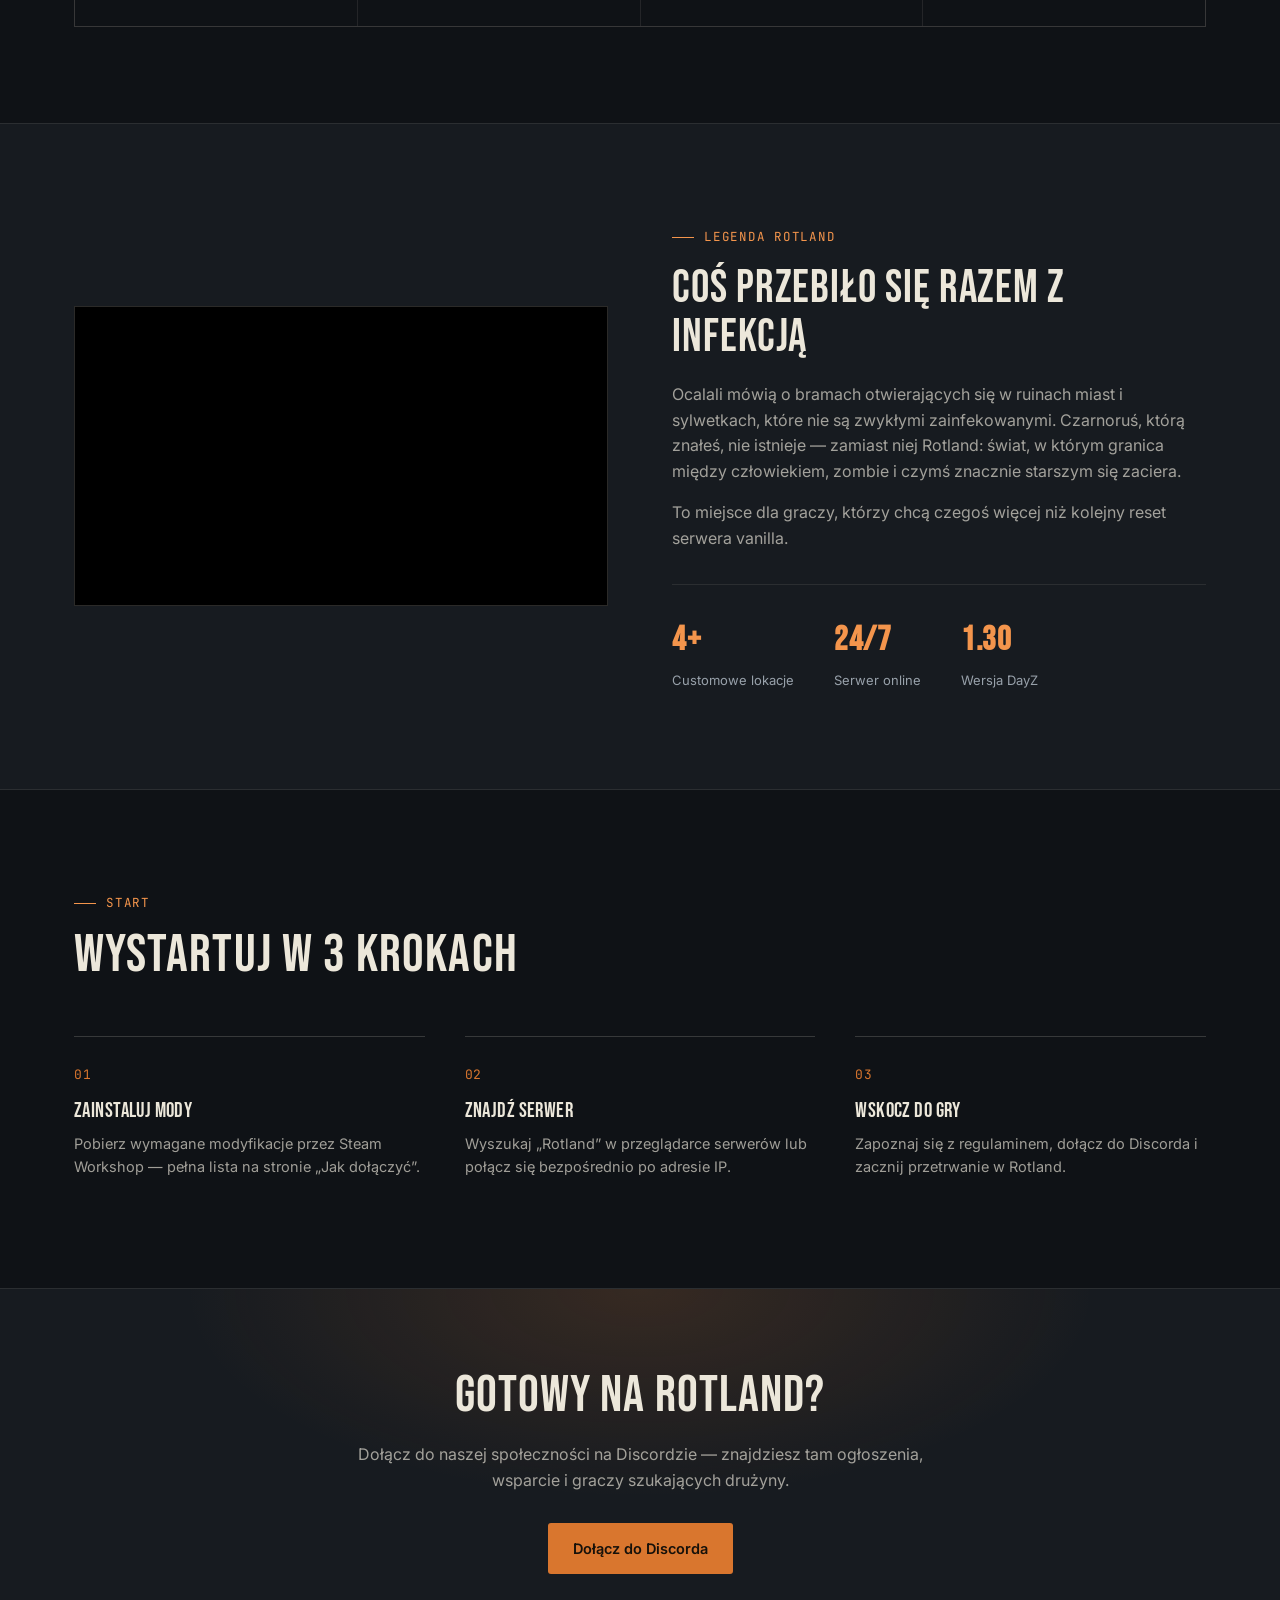
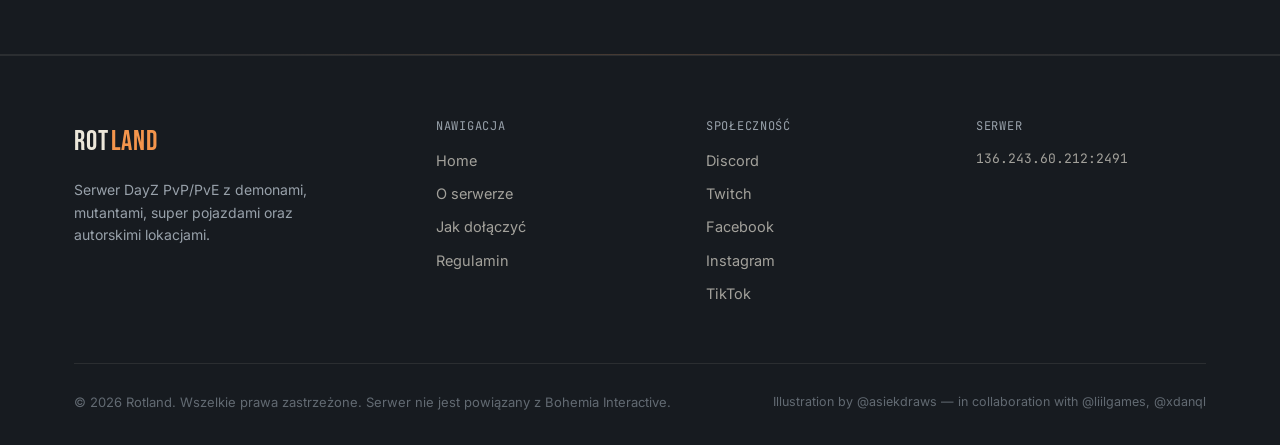
==== commit 417bcd81: "Update index.html" ====
--- a/index.html
+++ b/index.html
@@ -15,7 +15,7 @@
     <a href="index.html" class="logo">ROT<span>LAND</span></a>
 
     <nav class="main-nav" id="main-nav">
-      <a href="index.html" class="active" data-lang="pl">Home</a>
+      <a href="index.html" class="active" data-lang="pl">Start</a>
       <a href="index.html" class="active" data-lang="en" hidden>Home</a>
       <a href="o-serwerze.html" data-lang="pl">O serwerze</a>
       <a href="o-serwerze.html" data-lang="en" hidden>About</a>
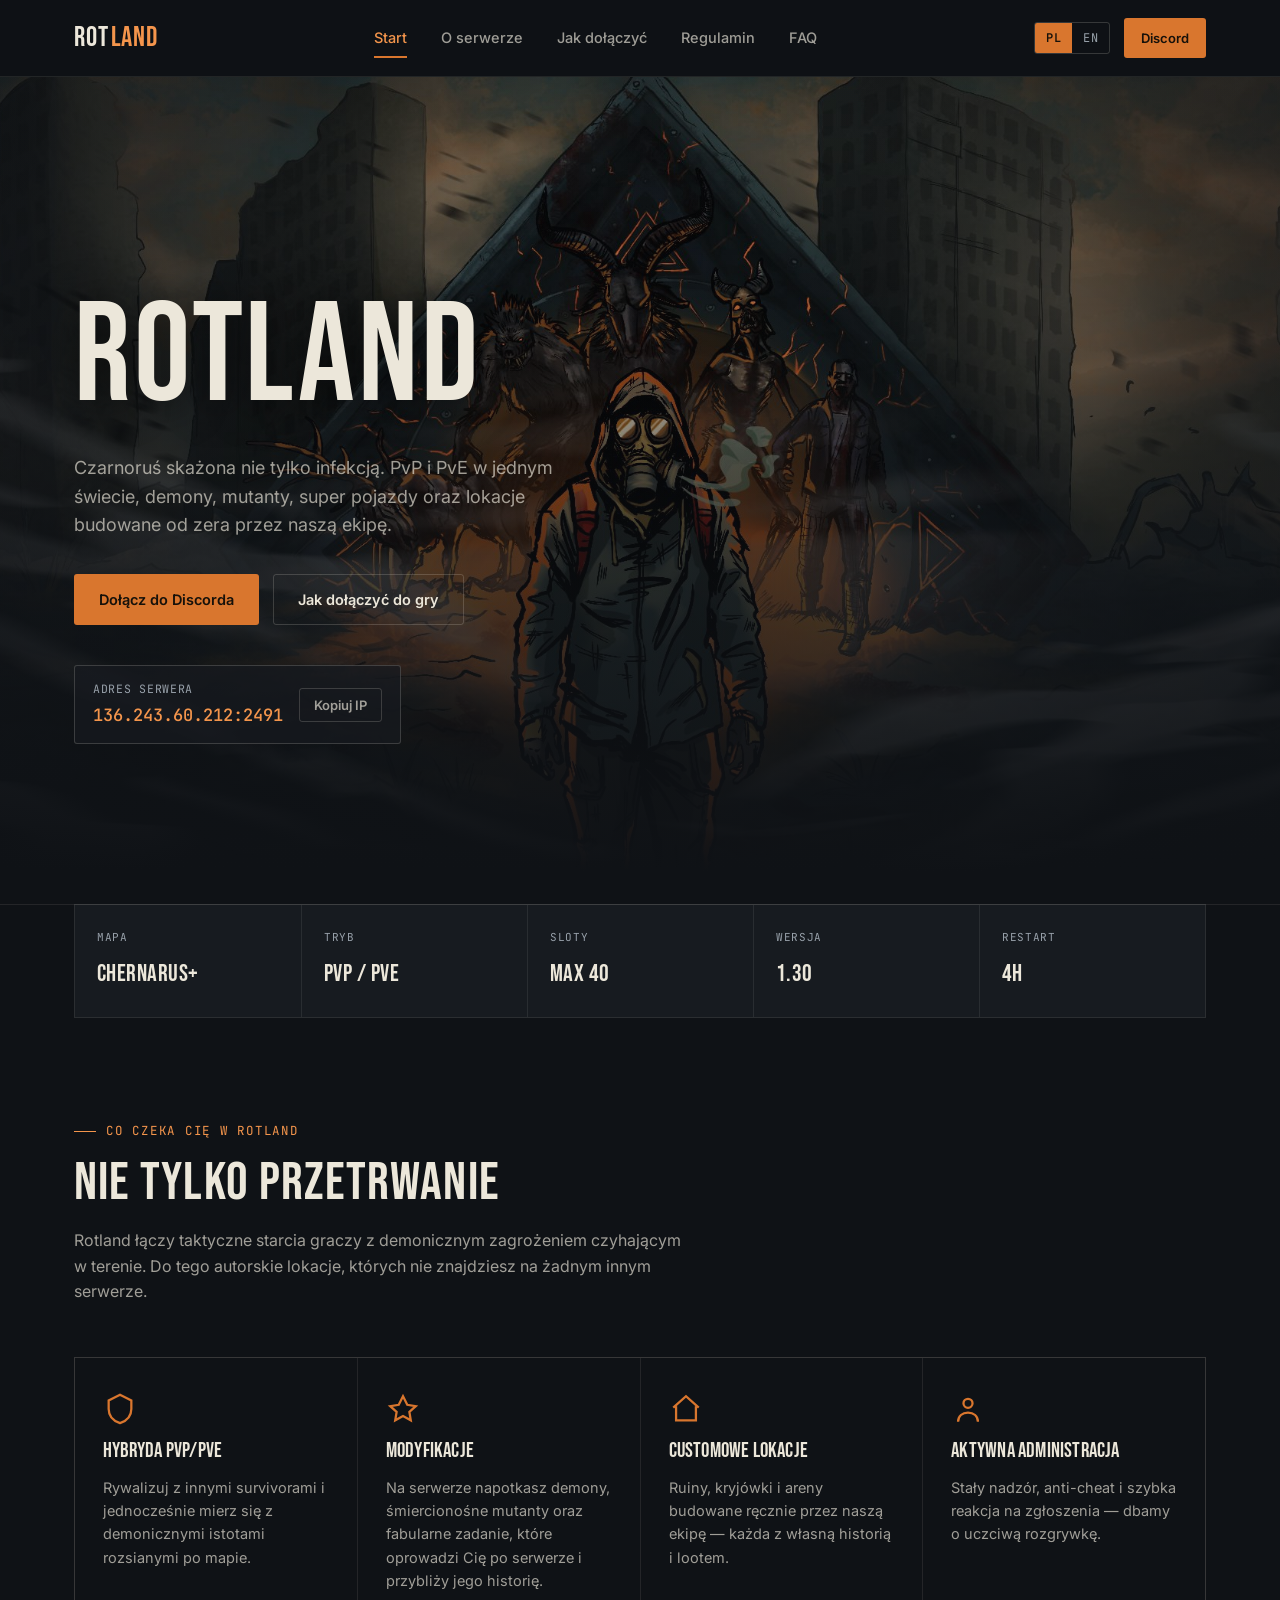
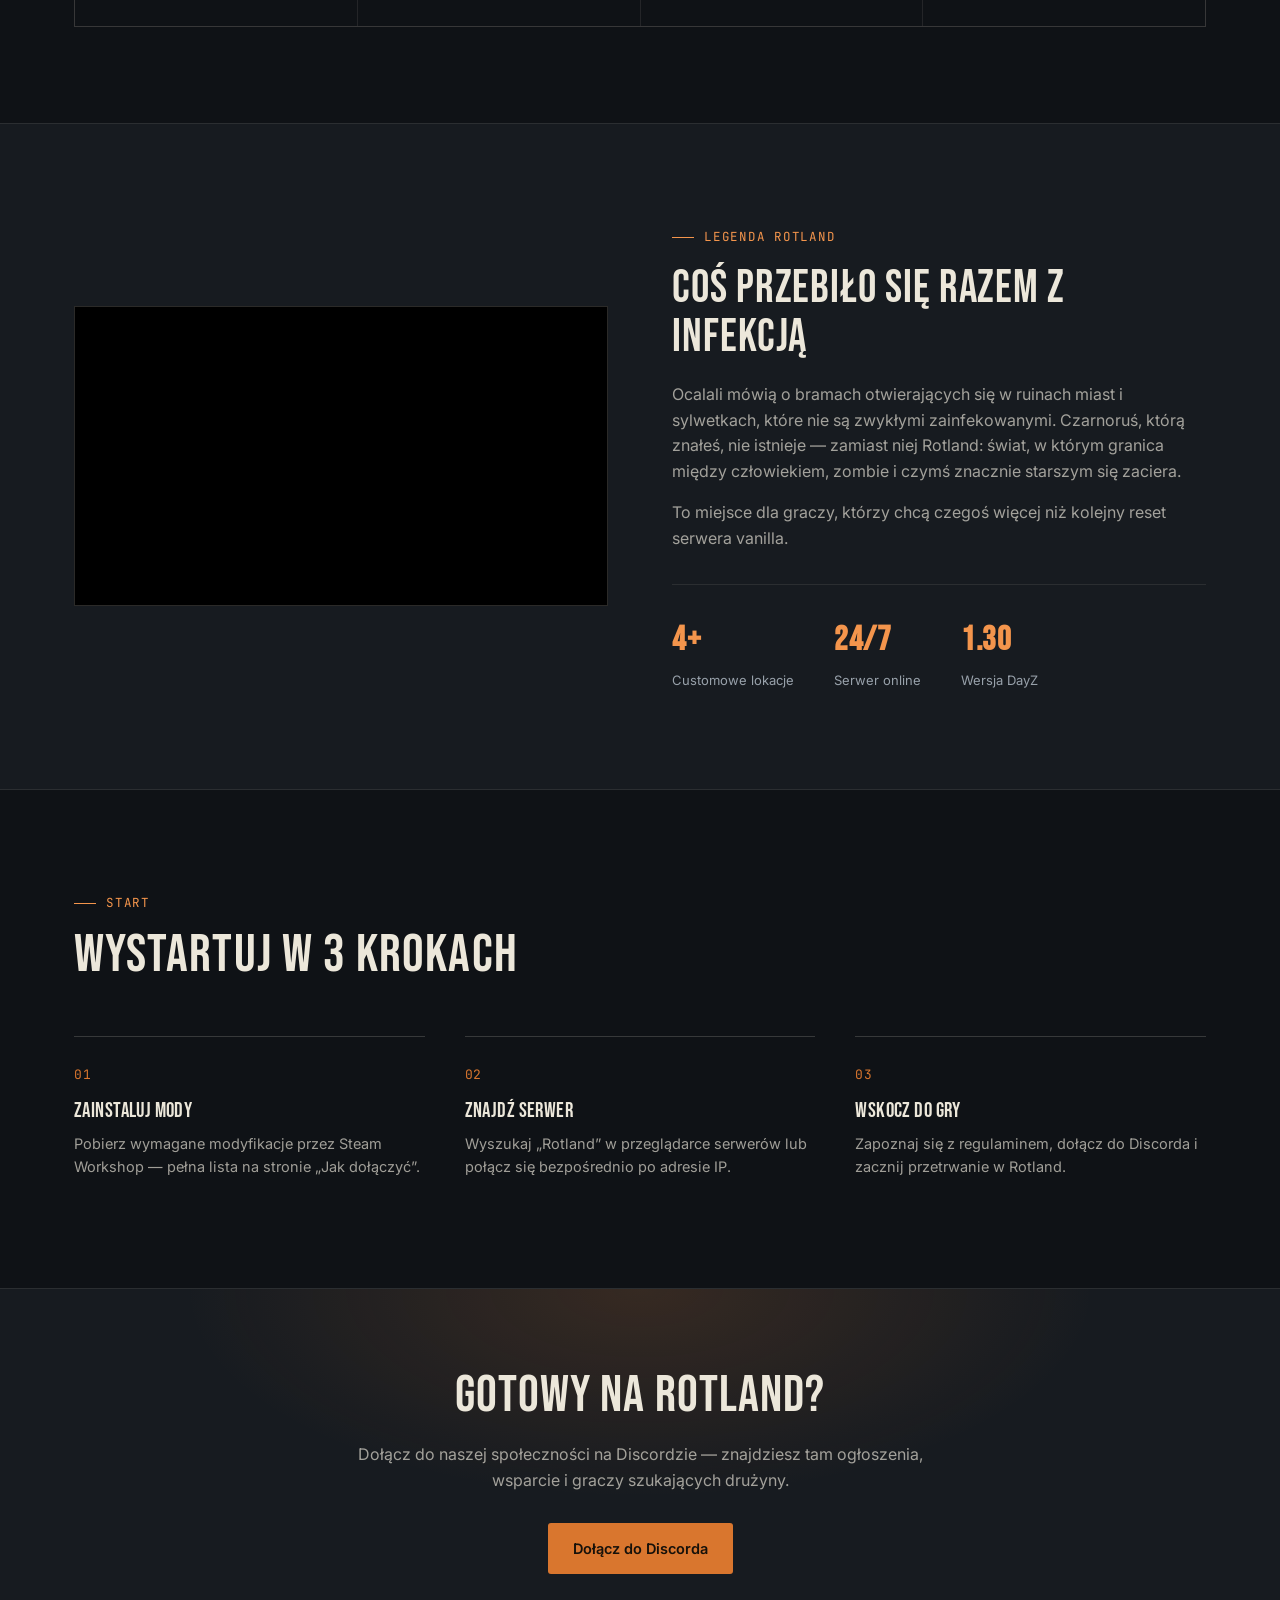
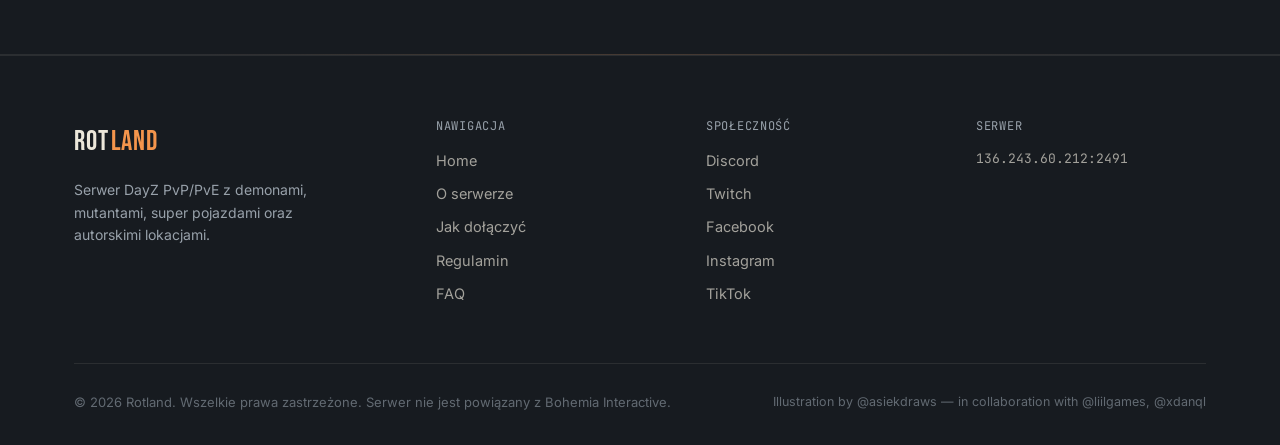
==== commit c9ca31f4: "Add files via upload" ====
--- a/index.html
+++ b/index.html
@@ -23,6 +23,9 @@
       <a href="jak-dolaczyc.html" data-lang="en" hidden>How to join</a>
       <a href="regulamin.html" data-lang="pl">Regulamin</a>
       <a href="regulamin.html" data-lang="en" hidden>Rules</a>
+
+      <a href="faq.html" data-lang="pl">FAQ</a>
+      <a href="faq.html" data-lang="en" hidden>FAQ</a>
 
       <div class="lang-switch lang-switch-mobile">
         <button type="button" data-set-lang="pl">PL</button>
@@ -279,6 +282,8 @@
         <a href="jak-dolaczyc.html" data-lang="en" hidden>How to join</a>
         <a href="regulamin.html" data-lang="pl">Regulamin</a>
         <a href="regulamin.html" data-lang="en" hidden>Rules</a>
+        <a href="faq.html" data-lang="pl">FAQ</a>
+        <a href="faq.html" data-lang="en" hidden>FAQ</a>
       </div>
       <div class="footer-col">
         <h4 data-lang="pl">SPOŁECZNOŚĆ</h4>
--- a/assets/css/style.css
+++ b/assets/css/style.css
@@ -532,8 +532,8 @@
 .content-block h2 {
   font-size: 30px;
   margin-bottom: 18px;
-  padding-bottom: 16px;
-  border-bottom: 1px solid var(--line-strong);
+  padding-top: 22px;
+  border-top: 2px solid var(--line-strong);
 }
 .content-block h3 {
   font-family: var(--font-body);
@@ -728,6 +728,64 @@
 }
 .credit-line { font-size: 12.5px; color: var(--fog-dim); }
 .credit-line a { color: var(--fog); text-decoration: underline; text-underline-offset: 3px; }
+
+/* ---------- FAQ (details/summary, bez JS) ---------- */
+.faq-list {
+  display: flex;
+  flex-direction: column;
+  gap: 10px;
+  max-width: 820px;
+}
+.faq-item {
+  background: var(--panel);
+  border: 1px solid var(--line-strong);
+}
+.faq-item + .faq-item { margin-top: 0; }
+.faq-item summary {
+  list-style: none;
+  cursor: pointer;
+  display: flex;
+  align-items: center;
+  justify-content: space-between;
+  gap: 20px;
+  padding: 20px 24px;
+  font-family: var(--font-body);
+  font-weight: 600;
+  font-size: 16px;
+  color: var(--bone);
+}
+.faq-item summary::-webkit-details-marker { display: none; }
+.faq-item summary .faq-icon {
+  flex-shrink: 0;
+  width: 22px;
+  height: 22px;
+  border: 1px solid var(--line-strong);
+  border-radius: 50%;
+  position: relative;
+  transition: transform 0.2s ease, border-color 0.2s ease;
+}
+.faq-item summary .faq-icon::before,
+.faq-item summary .faq-icon::after {
+  content: "";
+  position: absolute;
+  background: var(--ember-bright);
+  top: 50%; left: 50%;
+  transform: translate(-50%, -50%);
+}
+.faq-item summary .faq-icon::before { width: 10px; height: 2px; }
+.faq-item summary .faq-icon::after { width: 2px; height: 10px; transition: opacity 0.2s ease; }
+.faq-item[open] summary .faq-icon { border-color: var(--ember); transform: rotate(180deg); }
+.faq-item[open] summary .faq-icon::after { opacity: 0; }
+.faq-item summary:hover { color: var(--ember-bright); }
+.faq-answer {
+  padding: 0 24px 22px;
+  color: var(--bone-dim);
+  font-size: 14.5px;
+  border-top: 1px solid var(--line);
+  padding-top: 16px;
+}
+.faq-answer p { margin: 0 0 0.8em; }
+.faq-answer p:last-child { margin-bottom: 0; }
 
 /* ---------- Responsive ---------- */
 @media (max-width: 980px) {
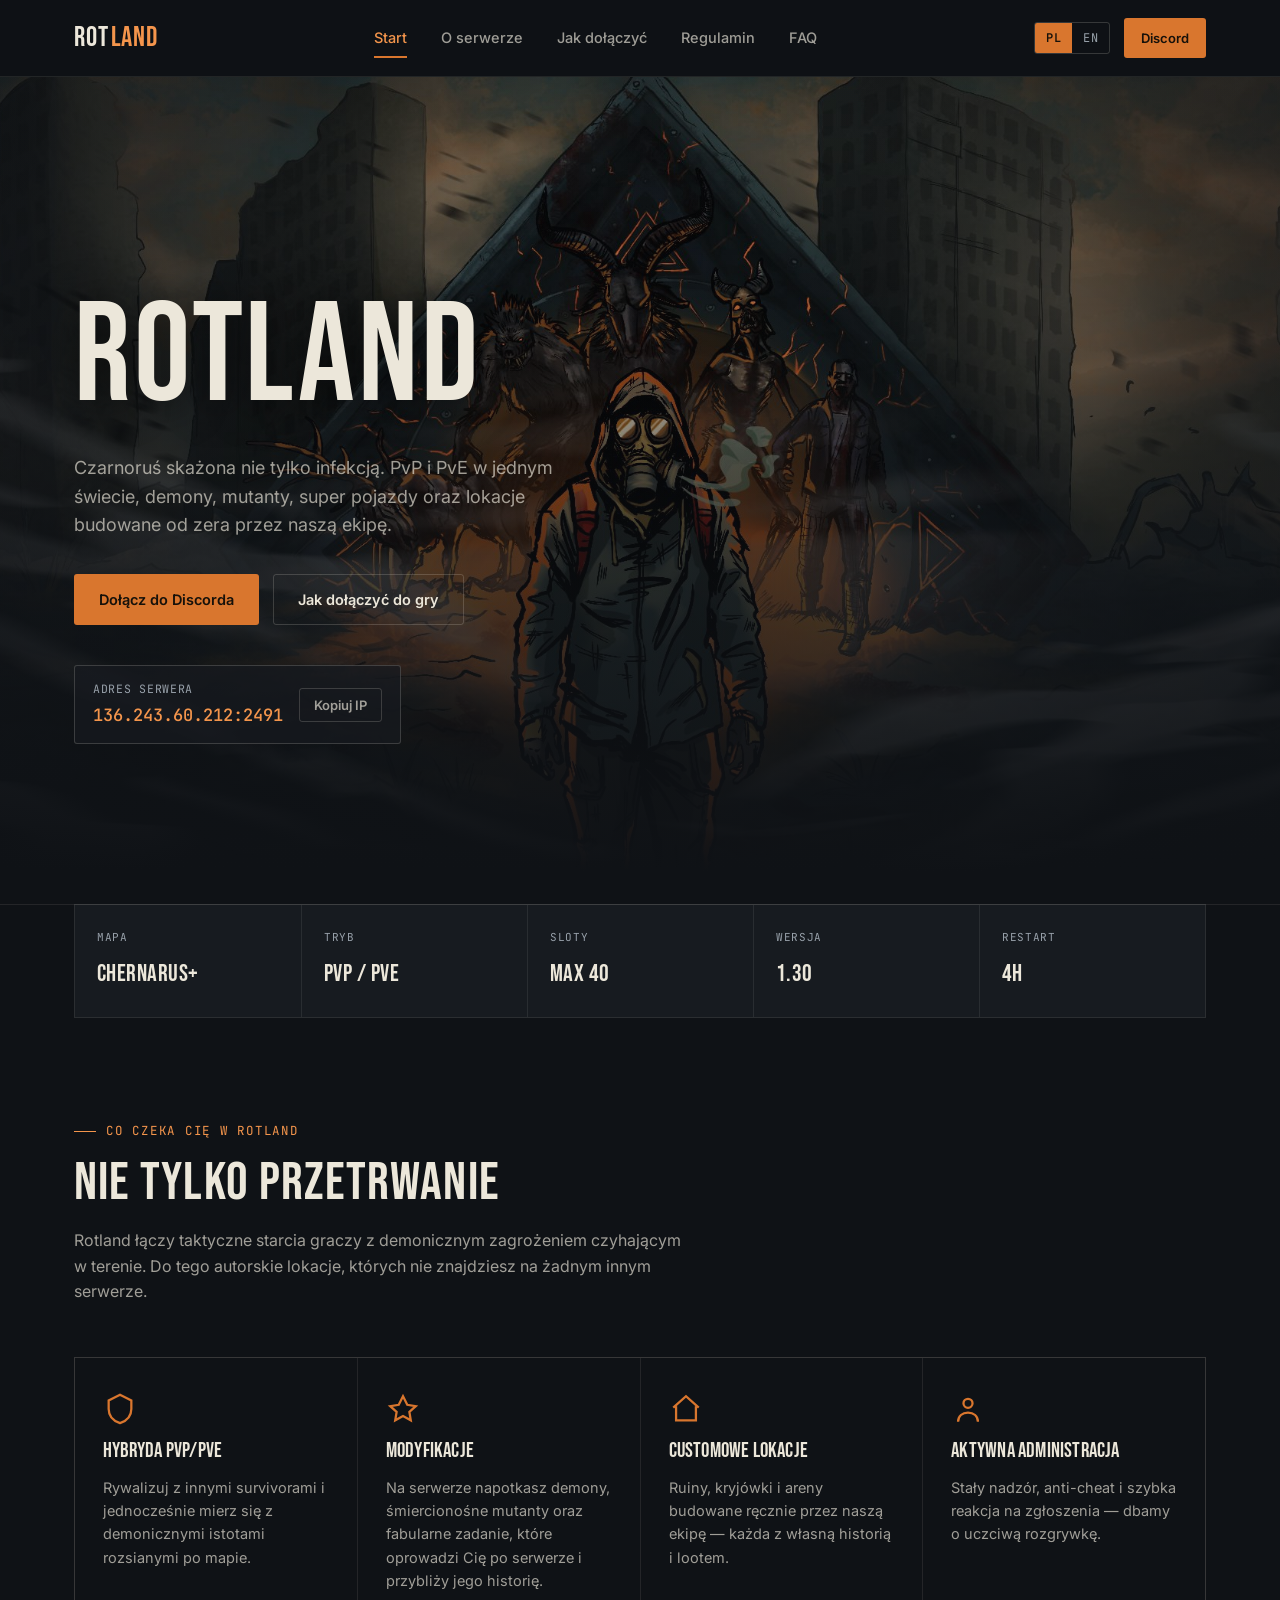
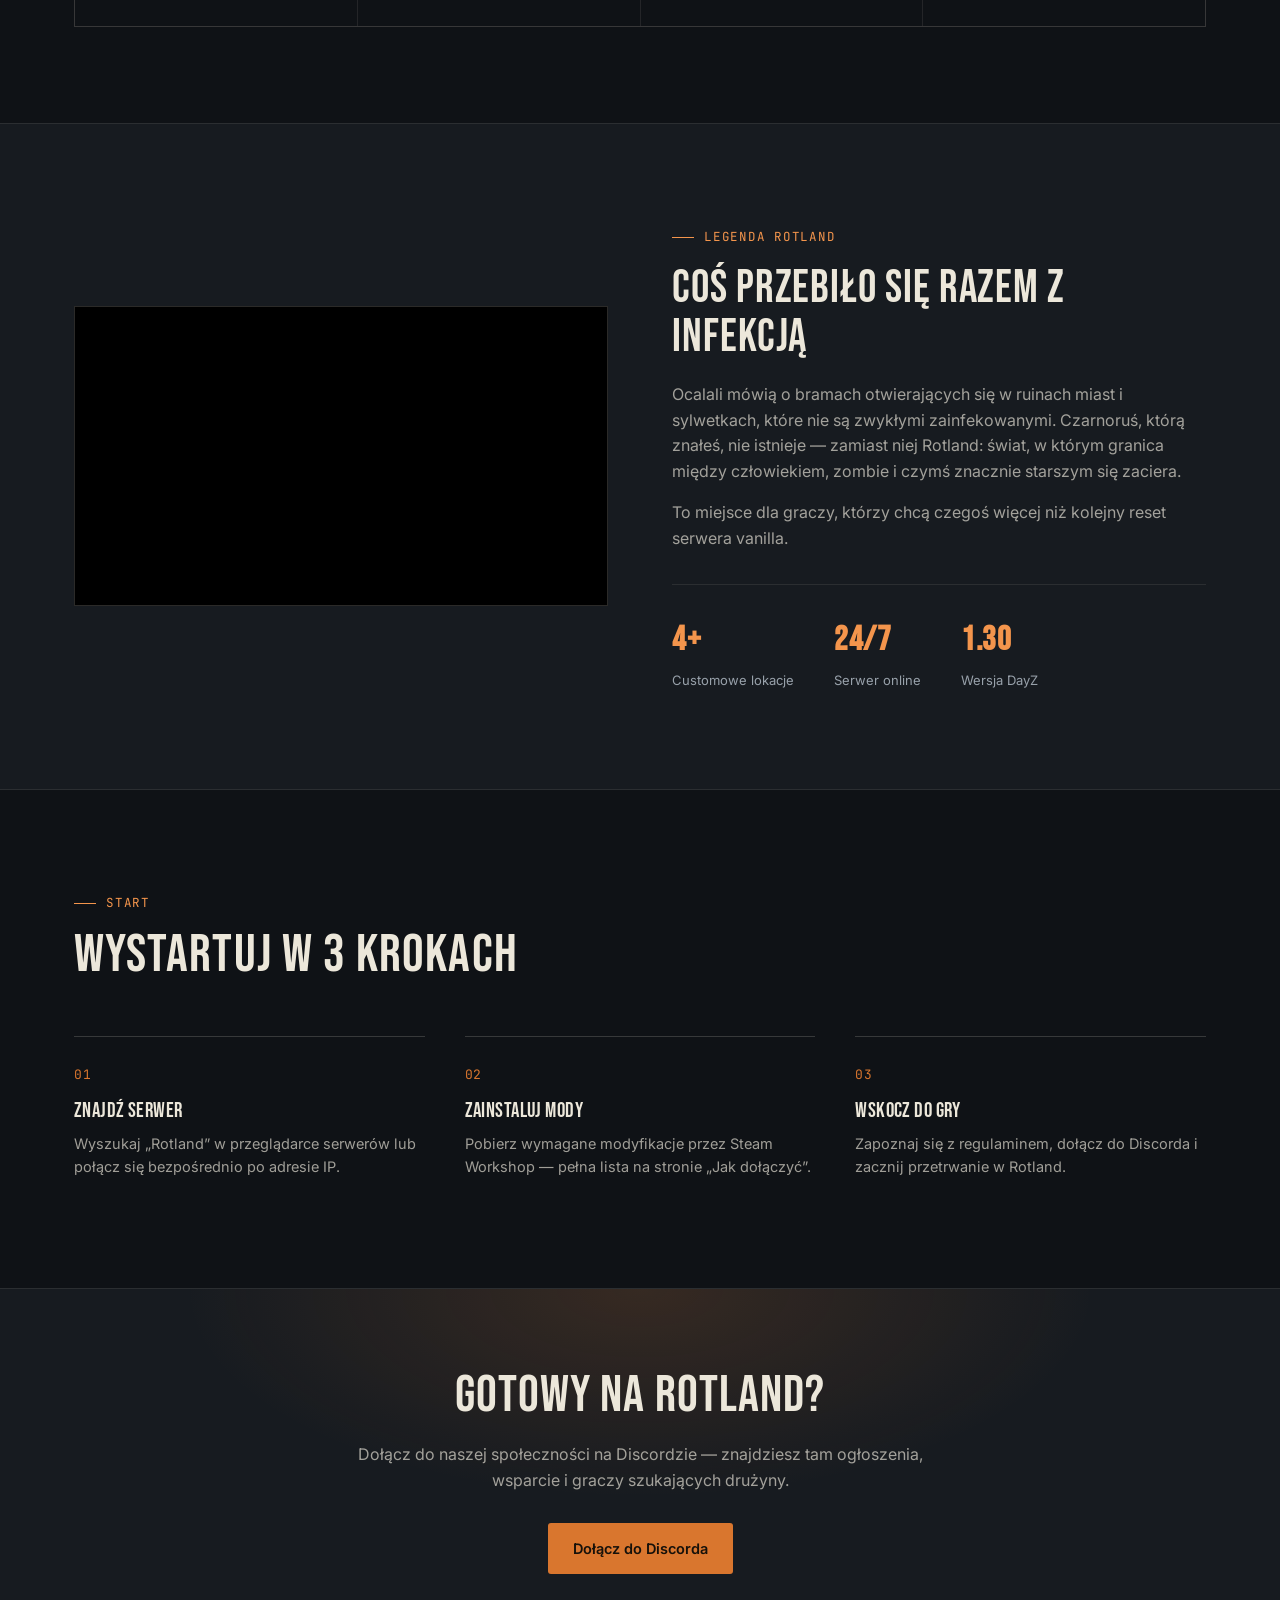
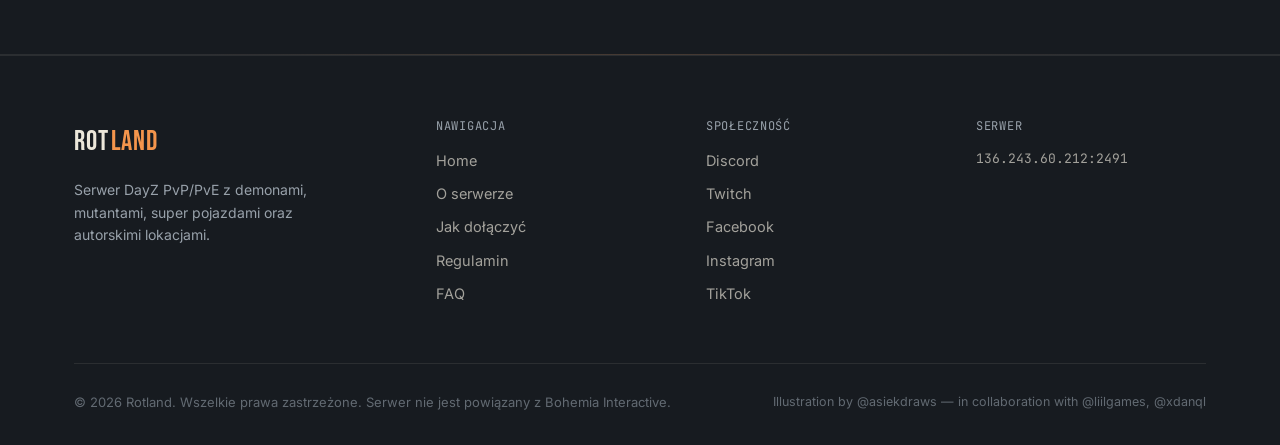
==== commit a15fe6d0: "Add files via upload" ====
--- a/index.html
+++ b/index.html
@@ -38,8 +38,8 @@
         <button type="button" data-set-lang="pl">PL</button>
         <button type="button" data-set-lang="en">EN</button>
       </div>
-      <a href="https://discord.gg/9V34hJrTmx" class="btn btn-ember btn-sm" data-lang="pl">Discord</a>
-      <a href="https://discord.gg/9V34hJrTmx" class="btn btn-ember btn-sm" data-lang="en" hidden>Discord</a>
+      <a href="https://discord.gg/9V34hJrTmx" target="_blank" rel="noopener noreferrer" class="btn btn-ember btn-sm" data-lang="pl">Discord</a>
+      <a href="https://discord.gg/9V34hJrTmx" target="_blank" rel="noopener noreferrer" class="btn btn-ember btn-sm" data-lang="en" hidden>Discord</a>
       <button class="nav-toggle" aria-label="Menu" aria-expanded="false">
         <svg viewBox="0 0 24 24" fill="none" stroke="currentColor" stroke-width="2"><line x1="3" y1="6" x2="21" y2="6"/><line x1="3" y1="12" x2="21" y2="12"/><line x1="3" y1="18" x2="21" y2="18"/></svg>
       </button>
@@ -60,8 +60,8 @@
       <p class="lede" data-lang="en" hidden>Chernarus, corrupted by more than just the infection. PvP and PvE in one world, with demons, mutants, awesome vehicles, and custom locations built from scratch by our team.</p>
 
       <div class="hero-ctas">
-        <a href="https://discord.gg/9V34hJrTmx" class="btn btn-ember" data-lang="pl">Dołącz do Discorda</a>
-        <a href="https://discord.gg/9V34hJrTmx" class="btn btn-ember" data-lang="en" hidden>Join our Discord</a>
+        <a href="https://discord.gg/9V34hJrTmx" target="_blank" rel="noopener noreferrer" class="btn btn-ember" data-lang="pl">Dołącz do Discorda</a>
+        <a href="https://discord.gg/9V34hJrTmx" target="_blank" rel="noopener noreferrer" class="btn btn-ember" data-lang="en" hidden>Join our Discord</a>
         <a href="jak-dolaczyc.html" class="btn btn-outline" data-lang="pl">Jak dołączyć do gry</a>
         <a href="jak-dolaczyc.html" class="btn btn-outline" data-lang="en" hidden>How to join</a>
       </div>
@@ -224,17 +224,17 @@
       <div class="steps">
         <div class="step">
           <span class="num">01</span>
+          <h3 data-lang="pl">Znajdź serwer</h3>
+          <h3 data-lang="en" hidden>Find the server</h3>
+          <p data-lang="pl">Wyszukaj „Rotland” w przeglądarce serwerów lub połącz się bezpośrednio po adresie IP.</p>
+          <p data-lang="en" hidden>Search for "Rotland" in the server browser or connect directly using the IP address.</p>
+        </div>
+        <div class="step">
+          <span class="num">02</span>
           <h3 data-lang="pl">Zainstaluj mody</h3>
           <h3 data-lang="en" hidden>Install the mods</h3>
           <p data-lang="pl">Pobierz wymagane modyfikacje przez Steam Workshop — pełna lista na stronie „Jak dołączyć”.</p>
           <p data-lang="en" hidden>Download the required mods via Steam Workshop — full list on the "How to join" page.</p>
-        </div>
-        <div class="step">
-          <span class="num">02</span>
-          <h3 data-lang="pl">Znajdź serwer</h3>
-          <h3 data-lang="en" hidden>Find the server</h3>
-          <p data-lang="pl">Wyszukaj „Rotland” w przeglądarce serwerów lub połącz się bezpośrednio po adresie IP.</p>
-          <p data-lang="en" hidden>Search for "Rotland" in the server browser or connect directly using the IP address.</p>
         </div>
         <div class="step">
           <span class="num">03</span>
@@ -255,8 +255,8 @@
       <p data-lang="pl">Dołącz do naszej społeczności na Discordzie — znajdziesz tam ogłoszenia, wsparcie i graczy szukających drużyny.</p>
       <p data-lang="en" hidden>Join our Discord community — announcements, support and players looking for a team.</p>
       <div class="hero-ctas">
-        <a href="https://discord.gg/9V34hJrTmx" class="btn btn-ember" data-lang="pl">Dołącz do Discorda</a>
-        <a href="https://discord.gg/9V34hJrTmx" class="btn btn-ember" data-lang="en" hidden>Join our Discord</a>
+        <a href="https://discord.gg/9V34hJrTmx" target="_blank" rel="noopener noreferrer" class="btn btn-ember" data-lang="pl">Dołącz do Discorda</a>
+        <a href="https://discord.gg/9V34hJrTmx" target="_blank" rel="noopener noreferrer" class="btn btn-ember" data-lang="en" hidden>Join our Discord</a>
       </div>
     </div>
   </div>
@@ -288,11 +288,11 @@
       <div class="footer-col">
         <h4 data-lang="pl">SPOŁECZNOŚĆ</h4>
         <h4 data-lang="en" hidden>COMMUNITY</h4>
-        <a href="https://discord.gg/9V34hJrTmx">Discord</a>
-        <a href="https://www.twitch.tv/liilgames">Twitch</a>
-        <a href="https://www.facebook.com/profile.php?id=61590449618435">Facebook</a>
-        <a href="https://www.instagram.com/liilgames/">Instagram</a>
-        <a href="https://www.tiktok.com/@liilgames?lang=pl-PL">TikTok</a>
+        <a href="https://discord.gg/9V34hJrTmx" target="_blank" rel="noopener noreferrer">Discord</a>
+        <a href="https://www.twitch.tv/liilgames" target="_blank" rel="noopener noreferrer">Twitch</a>
+        <a href="https://www.facebook.com/profile.php?id=61590449618435" target="_blank" rel="noopener noreferrer">Facebook</a>
+        <a href="https://www.instagram.com/liilgames/" target="_blank" rel="noopener noreferrer">Instagram</a>
+        <a href="https://www.tiktok.com/@liilgames?lang=pl-PL" target="_blank" rel="noopener noreferrer">TikTok</a>
       </div>
       <div class="footer-col">
         <h4 data-lang="pl">SERWER</h4>
--- a/assets/css/style.css
+++ b/assets/css/style.css
@@ -527,7 +527,7 @@
 .cta-banner .hero-ctas { justify-content: center; margin-bottom: 0; }
 
 /* ---------- Content blocks (rules / about / join pages) ---------- */
-.content-block { max-width: 780px; }
+.content-block { max-width: 780px; scroll-margin-top: 100px; }
 .content-block + .content-block { margin-top: 64px; }
 .content-block h2 {
   font-size: 30px;
@@ -786,6 +786,11 @@
 }
 .faq-answer p { margin: 0 0 0.8em; }
 .faq-answer p:last-child { margin-bottom: 0; }
+.faq-answer ul { margin: 0 0 0.8em; padding-left: 20px; }
+.faq-answer li { margin-bottom: 4px; }
+.faq-answer li::marker { color: var(--ember); }
+.faq-answer a { color: var(--ember-bright); text-decoration: underline; text-underline-offset: 3px; }
+.faq-answer a:hover { color: var(--ember); }
 
 /* ---------- Responsive ---------- */
 @media (max-width: 980px) {
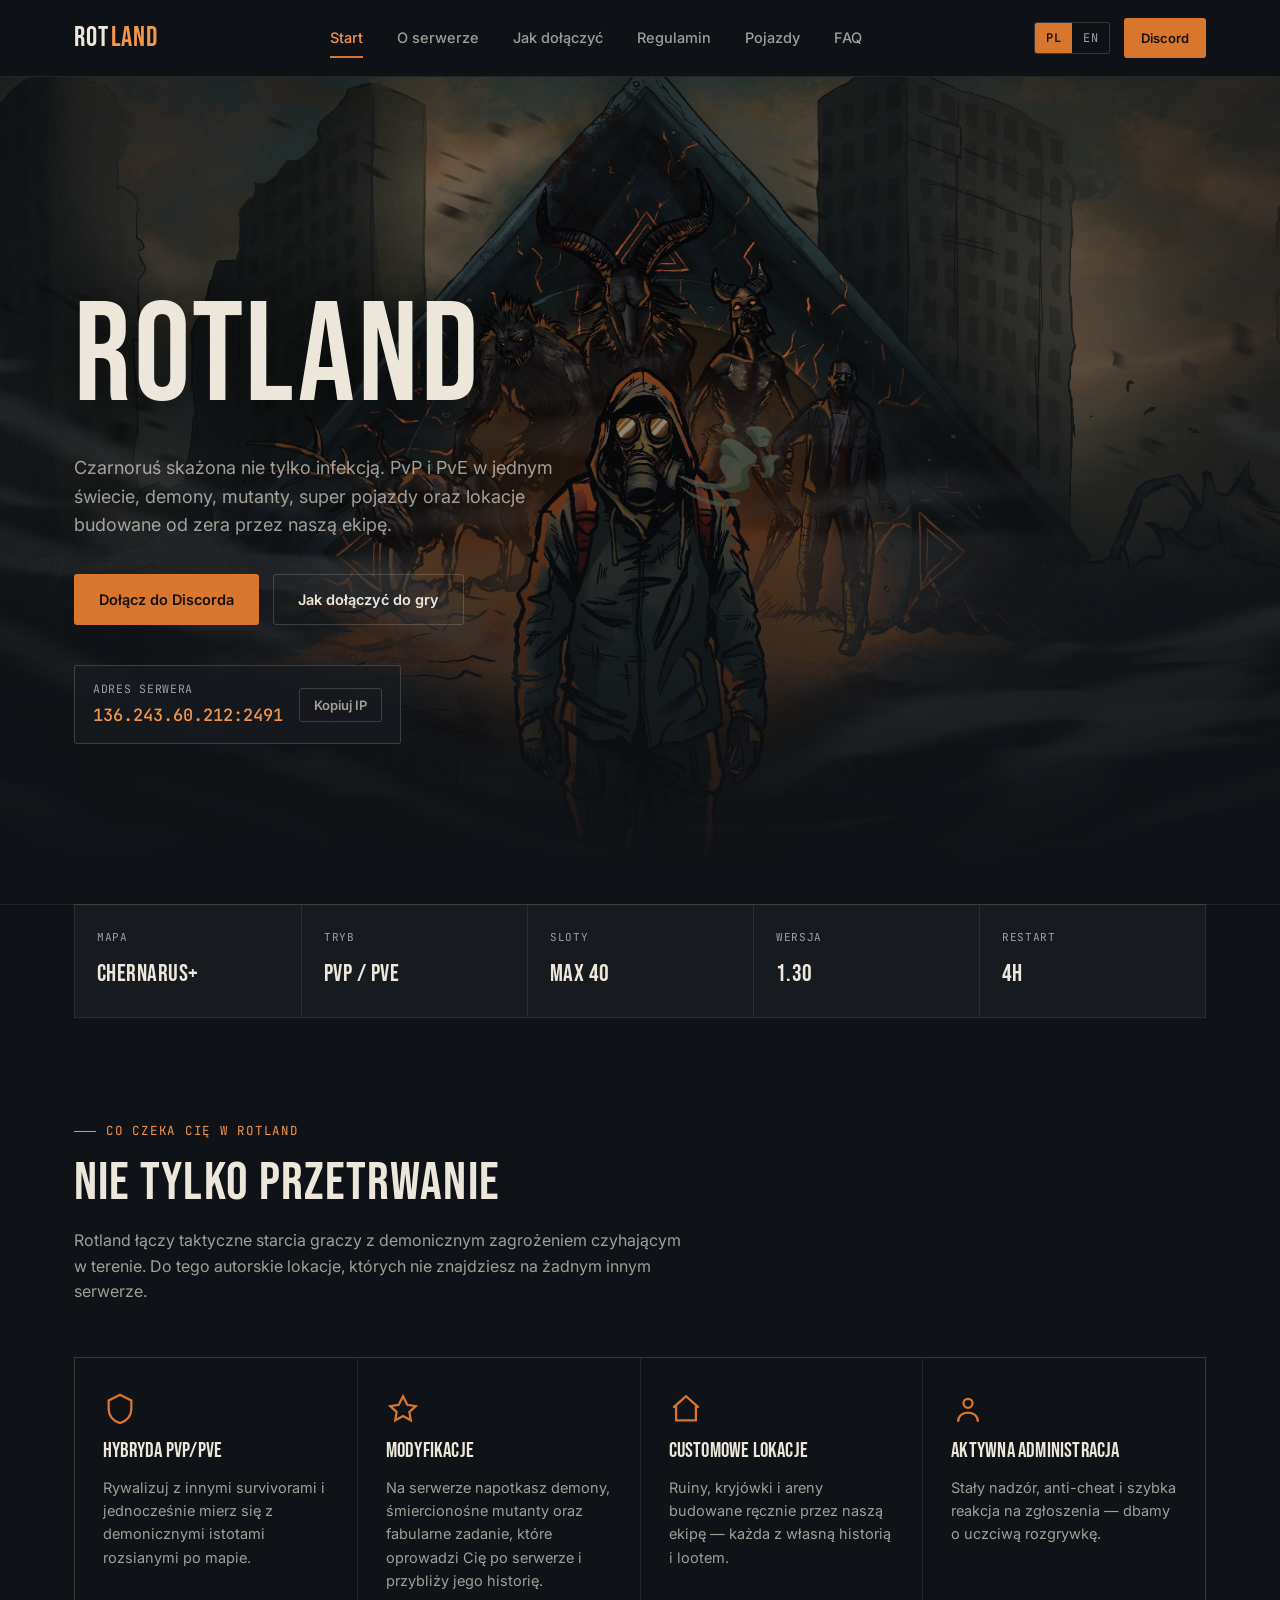
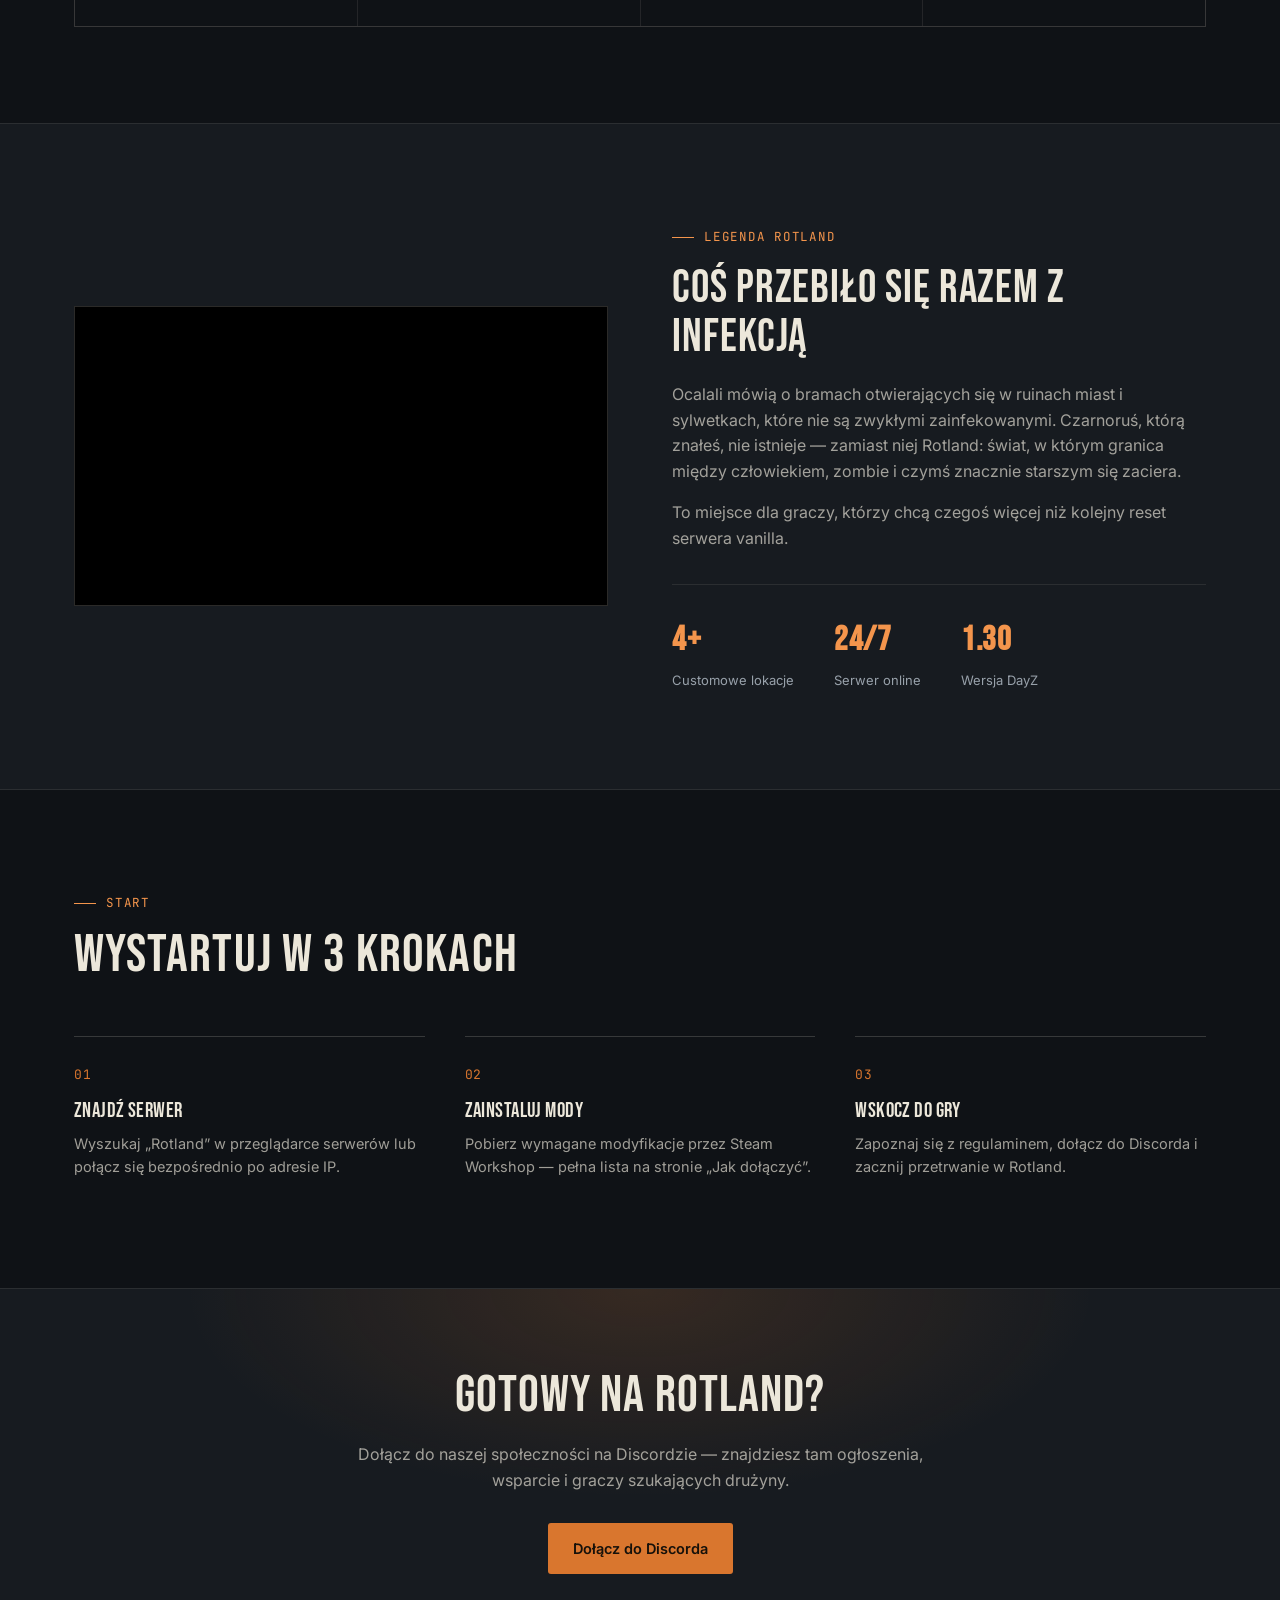
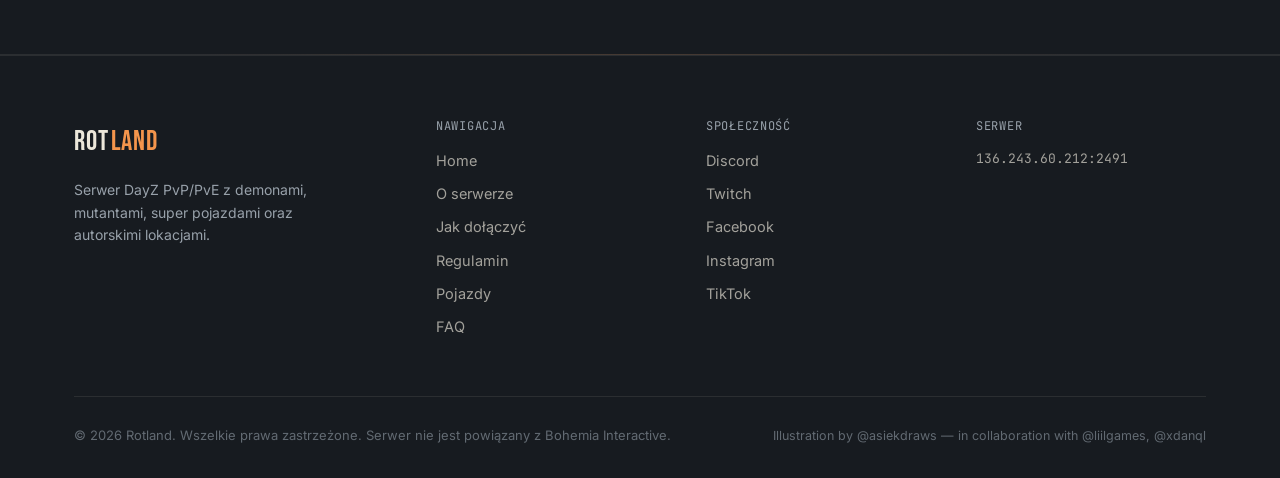
==== commit 7fec651b: "Add files via upload" ====
--- a/index.html
+++ b/index.html
@@ -23,6 +23,8 @@
       <a href="jak-dolaczyc.html" data-lang="en" hidden>How to join</a>
       <a href="regulamin.html" data-lang="pl">Regulamin</a>
       <a href="regulamin.html" data-lang="en" hidden>Rules</a>
+      <a href="pojazdy.html" data-lang="pl">Pojazdy</a>
+      <a href="pojazdy.html" data-lang="en" hidden>Vehicles</a>
 
       <a href="faq.html" data-lang="pl">FAQ</a>
       <a href="faq.html" data-lang="en" hidden>FAQ</a>
@@ -282,6 +284,8 @@
         <a href="jak-dolaczyc.html" data-lang="en" hidden>How to join</a>
         <a href="regulamin.html" data-lang="pl">Regulamin</a>
         <a href="regulamin.html" data-lang="en" hidden>Rules</a>
+        <a href="pojazdy.html" data-lang="pl">Pojazdy</a>
+        <a href="pojazdy.html" data-lang="en" hidden>Vehicles</a>
         <a href="faq.html" data-lang="pl">FAQ</a>
         <a href="faq.html" data-lang="en" hidden>FAQ</a>
       </div>
--- a/assets/css/style.css
+++ b/assets/css/style.css
@@ -754,8 +754,10 @@
   font-size: 16px;
   color: var(--bone);
 }
-.faq-item summary::-webkit-details-marker { display: none; }
-.faq-item summary .faq-icon {
+.faq-item summary::-webkit-details-marker,
+.rules-section summary::-webkit-details-marker { display: none; }
+.faq-item summary .faq-icon,
+.rules-section summary .faq-icon {
   flex-shrink: 0;
   width: 22px;
   height: 22px;
@@ -765,18 +767,52 @@
   transition: transform 0.2s ease, border-color 0.2s ease;
 }
 .faq-item summary .faq-icon::before,
-.faq-item summary .faq-icon::after {
+.faq-item summary .faq-icon::after,
+.rules-section summary .faq-icon::before,
+.rules-section summary .faq-icon::after {
   content: "";
   position: absolute;
   background: var(--ember-bright);
   top: 50%; left: 50%;
   transform: translate(-50%, -50%);
 }
-.faq-item summary .faq-icon::before { width: 10px; height: 2px; }
-.faq-item summary .faq-icon::after { width: 2px; height: 10px; transition: opacity 0.2s ease; }
-.faq-item[open] summary .faq-icon { border-color: var(--ember); transform: rotate(180deg); }
-.faq-item[open] summary .faq-icon::after { opacity: 0; }
+.faq-item summary .faq-icon::before,
+.rules-section summary .faq-icon::before { width: 10px; height: 2px; }
+.faq-item summary .faq-icon::after,
+.rules-section summary .faq-icon::after { width: 2px; height: 10px; transition: opacity 0.2s ease; }
+.faq-item[open] summary .faq-icon,
+.rules-section[open] summary .faq-icon { border-color: var(--ember); transform: rotate(180deg); }
+.faq-item[open] summary .faq-icon::after,
+.rules-section[open] summary .faq-icon::after { opacity: 0; }
 .faq-item summary:hover { color: var(--ember-bright); }
+
+/* ---------- Regulamin — rozwijane sekcje (§1-§8) ---------- */
+.rules-section { scroll-margin-top: 100px; }
+.rules-section summary {
+  list-style: none;
+  cursor: pointer;
+  display: flex;
+  align-items: flex-start;
+  justify-content: space-between;
+  gap: 20px;
+  padding-top: 22px;
+  border-top: 2px solid var(--line-strong);
+}
+.rules-section summary h2 {
+  padding: 0;
+  margin: 0;
+  border: none;
+}
+.rules-section summary .faq-icon { margin-top: 8px; }
+.rules-section summary:hover h2 { color: var(--ember-bright); }
+.rules-section .rules-body {
+  padding-top: 22px;
+  animation: rules-reveal 0.2s ease;
+}
+@keyframes rules-reveal {
+  from { opacity: 0; transform: translateY(-4px); }
+  to { opacity: 1; transform: translateY(0); }
+}
 .faq-answer {
   padding: 0 24px 22px;
   color: var(--bone-dim);
@@ -825,3 +861,29 @@
   .footer-bottom { flex-direction: column; align-items: flex-start; }
   .page-hero { padding-top: 128px; }
 }
+
+/* ---------- Pojazdy ---------- */
+.vehicle-tools {
+  display: flex;
+  align-items: center;
+  gap: 16px;
+  flex-wrap: wrap;
+  max-width: 820px;
+  margin: 8px 0 16px;
+}
+.vehicle-search {
+  flex: 1 1 260px;
+  background: var(--panel);
+  border: 1px solid var(--line-strong);
+  color: var(--bone);
+  font-family: var(--font-body);
+  font-size: 15px;
+  padding: 12px 16px;
+  border-radius: 0;
+}
+.vehicle-search:focus-visible { outline: 2px solid var(--ember); outline-offset: 2px; border-color: var(--ember); }
+.vehicle-count { color: var(--fog); font-family: var(--font-mono); font-size: 13px; }
+.vehicle-empty { color: var(--fog); max-width: 820px; }
+.vehicle-item.is-filtered { display: none; }
+.vehicle-photo { margin: 0 0 14px; background: var(--void); border: 1px solid var(--line-strong); }
+.vehicle-photo img { display: block; width: 100%; height: auto; }
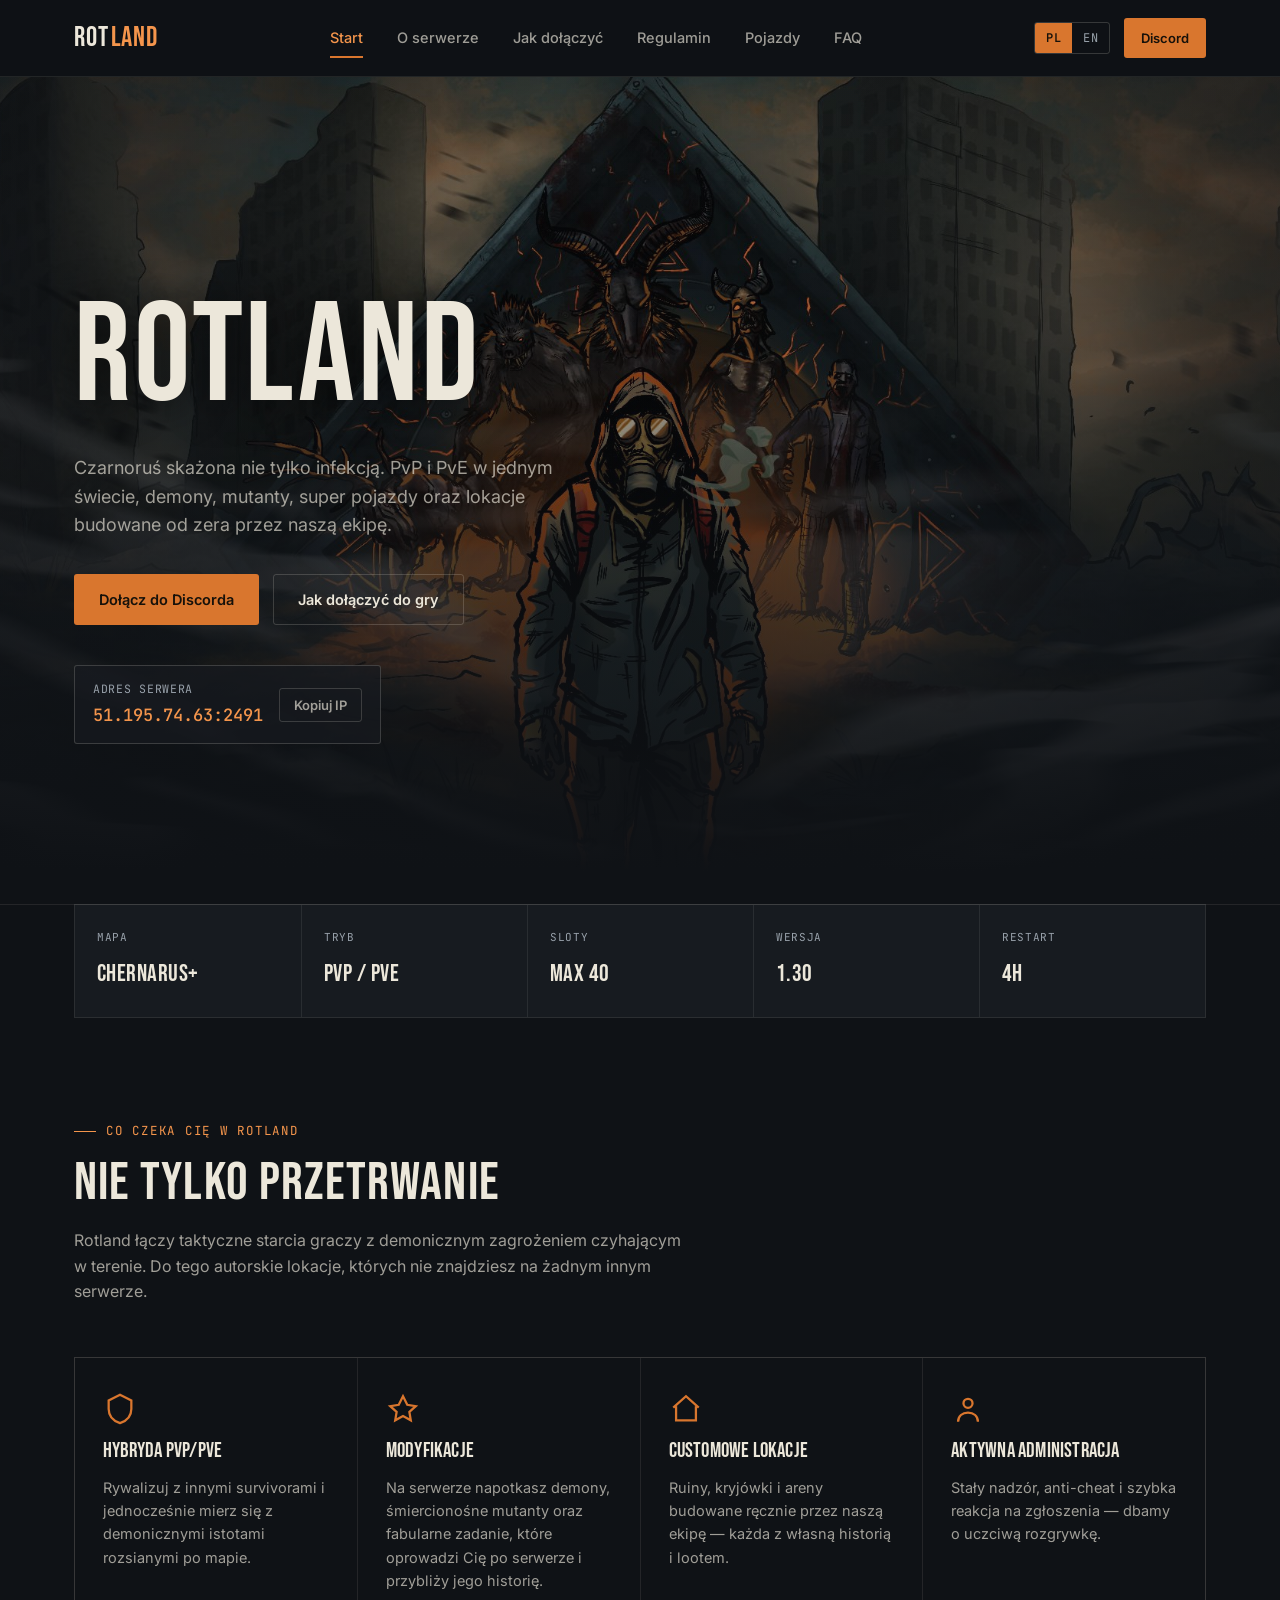
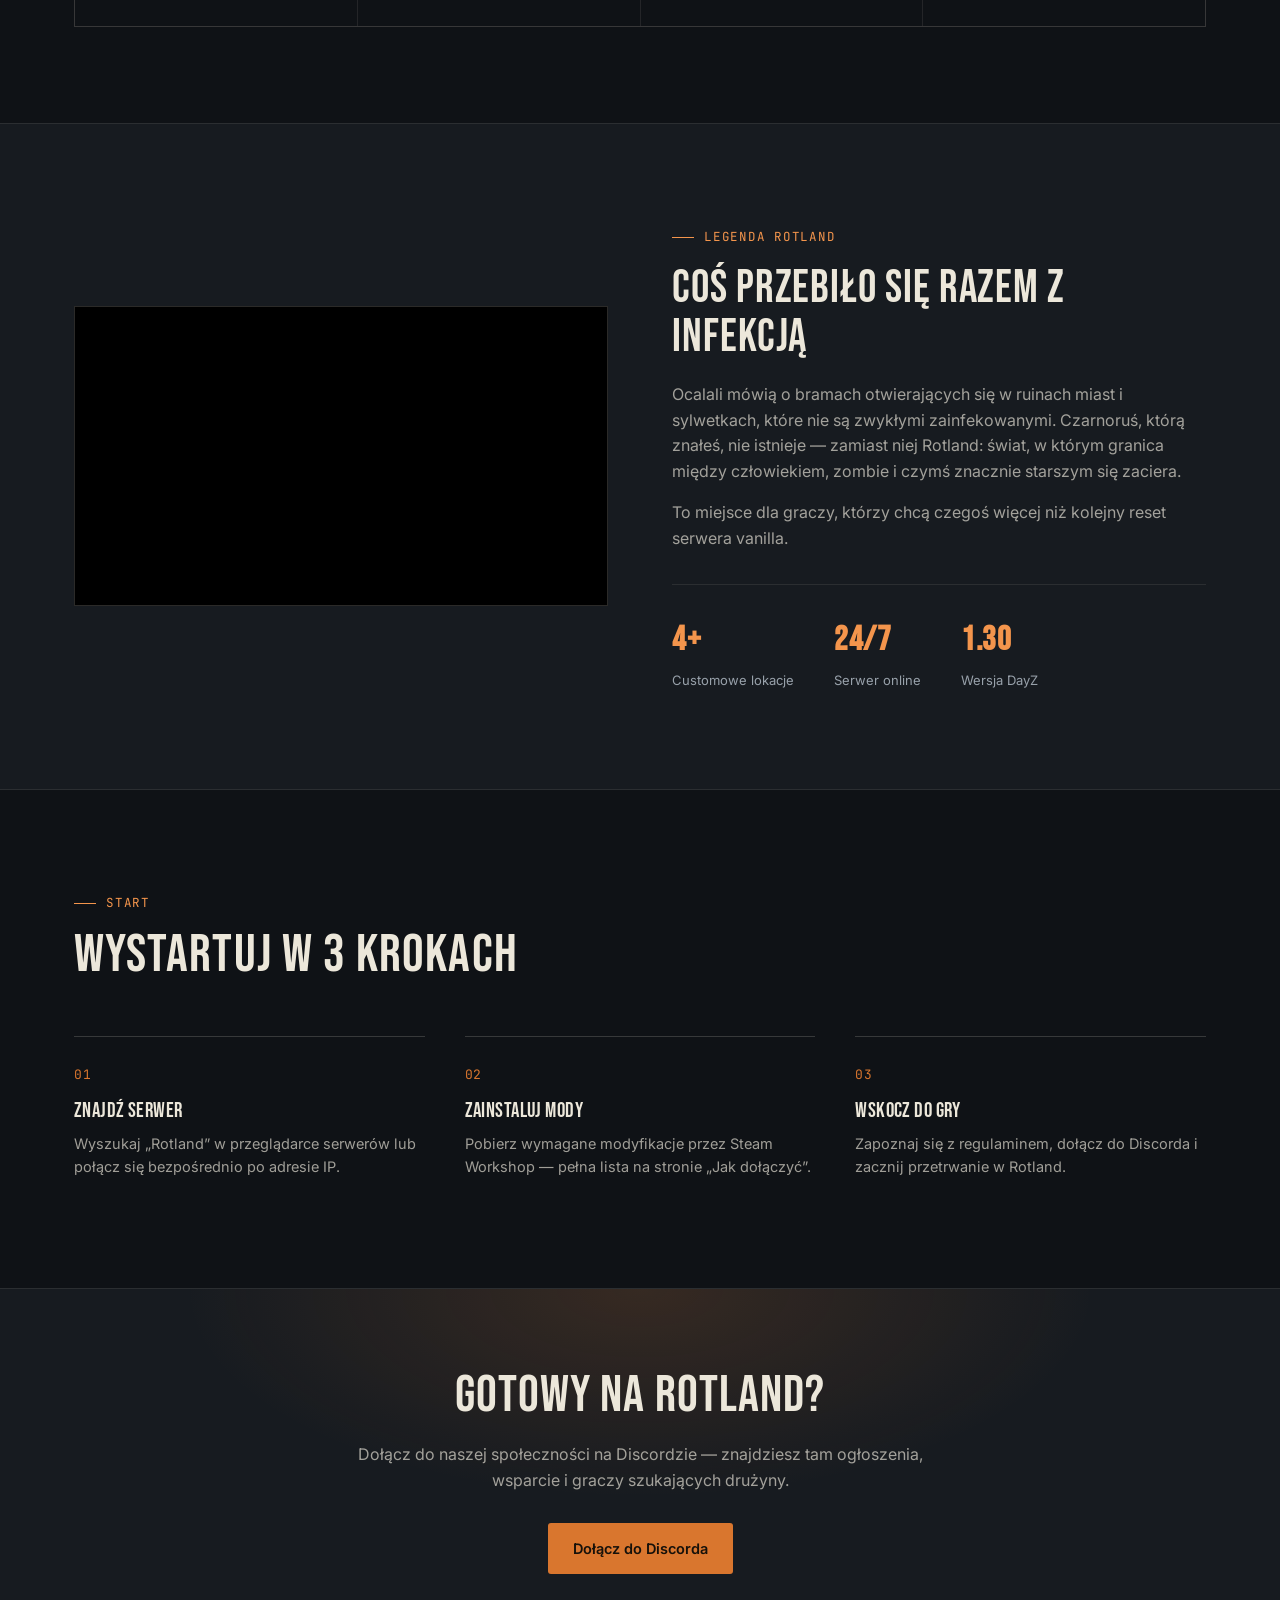
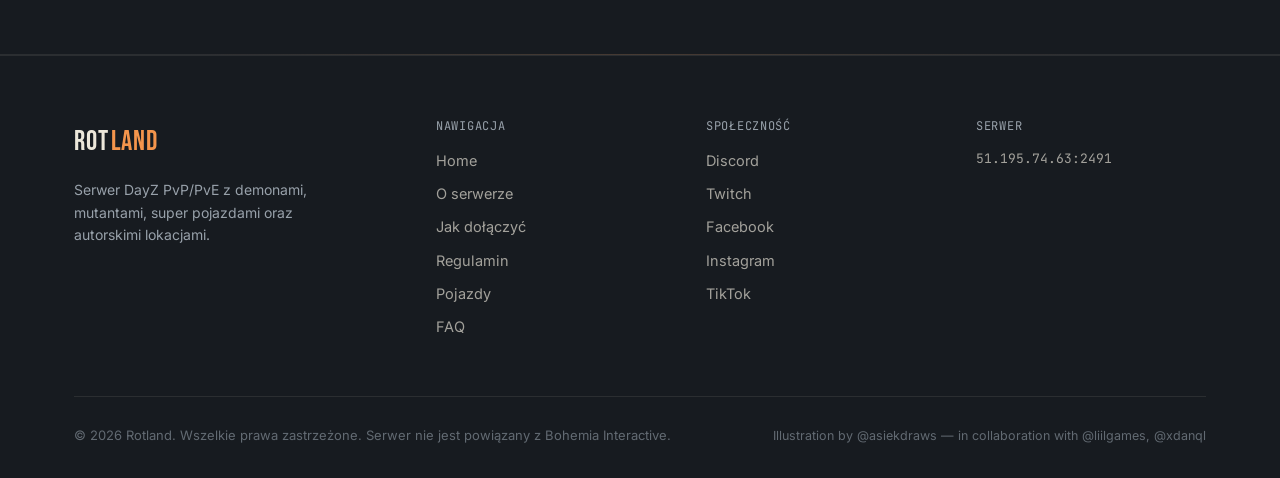
==== commit 9f282605: "Add files via upload" ====
--- a/index.html
+++ b/index.html
@@ -72,10 +72,10 @@
         <div>
           <div class="ip-label" data-lang="pl">ADRES SERWERA</div>
           <div class="ip-label" data-lang="en" hidden>SERVER ADDRESS</div>
-          <div class="ip-value">136.243.60.212:2491</div>
-        </div>
-        <button class="ip-copy" data-copy-ip="136.243.60.212:2491" data-copied-label="Skopiowano!" data-lang="pl">Kopiuj IP</button>
-        <button class="ip-copy" data-copy-ip="136.243.60.212:2491" data-copied-label="Copied!" data-lang="en" hidden>Copy IP</button>
+          <div class="ip-value">51.195.74.63:2491</div>
+        </div>
+        <button class="ip-copy" data-copy-ip="51.195.74.63:2491" data-copied-label="Skopiowano!" data-lang="pl">Kopiuj IP</button>
+        <button class="ip-copy" data-copy-ip="51.195.74.63:2491" data-copied-label="Copied!" data-lang="en" hidden>Copy IP</button>
       </div>
     </div>
   </section>
@@ -301,7 +301,7 @@
       <div class="footer-col">
         <h4 data-lang="pl">SERWER</h4>
         <h4 data-lang="en" hidden>SERVER</h4>
-        <p style="color:var(--bone-dim); font-family:var(--font-mono); font-size:13px;">136.243.60.212:2491</p>
+        <p style="color:var(--bone-dim); font-family:var(--font-mono); font-size:13px;">51.195.74.63:2491</p>
       </div>
     </div>
     <div class="footer-bottom">
--- a/assets/css/style.css
+++ b/assets/css/style.css
@@ -887,3 +887,35 @@
 .vehicle-item.is-filtered { display: none; }
 .vehicle-photo { margin: 0 0 14px; background: var(--void); border: 1px solid var(--line-strong); }
 .vehicle-photo img { display: block; width: 100%; height: auto; }
+
+/* ---------- FAQ: grupy pytań ---------- */
+.faq-group {
+  font-family: var(--font-display);
+  font-size: 28px;
+  letter-spacing: 0.04em;
+  color: var(--ember-bright);
+  margin: 28px 0 2px;
+  padding-top: 18px;
+  border-top: 2px solid var(--line-strong);
+}
+.faq-list > .faq-group:first-child,
+.faq-list > .faq-group[hidden] + .faq-group:nth-child(2) { margin-top: 0; padding-top: 0; border-top: 0; }
+
+/* ---------- Regulamin: rozwijana mapa ---------- */
+.map-toggle {
+  display: inline;
+  padding: 0;
+  background: none;
+  border: 0;
+  font: inherit;
+  color: var(--ember-bright);
+  text-decoration: underline;
+  text-underline-offset: 3px;
+  cursor: pointer;
+}
+.map-toggle:hover { color: var(--ember); }
+.map-toggle:focus-visible { outline: 2px solid var(--ember); outline-offset: 2px; }
+.map-figure { margin: 14px 0 6px; max-width: 640px; }
+.map-figure a { display: block; border: 1px solid var(--line-strong); background: var(--void); }
+.map-figure img { display: block; width: 100%; height: auto; }
+.map-figure figcaption { margin-top: 8px; font-size: 13px; color: var(--fog); }
